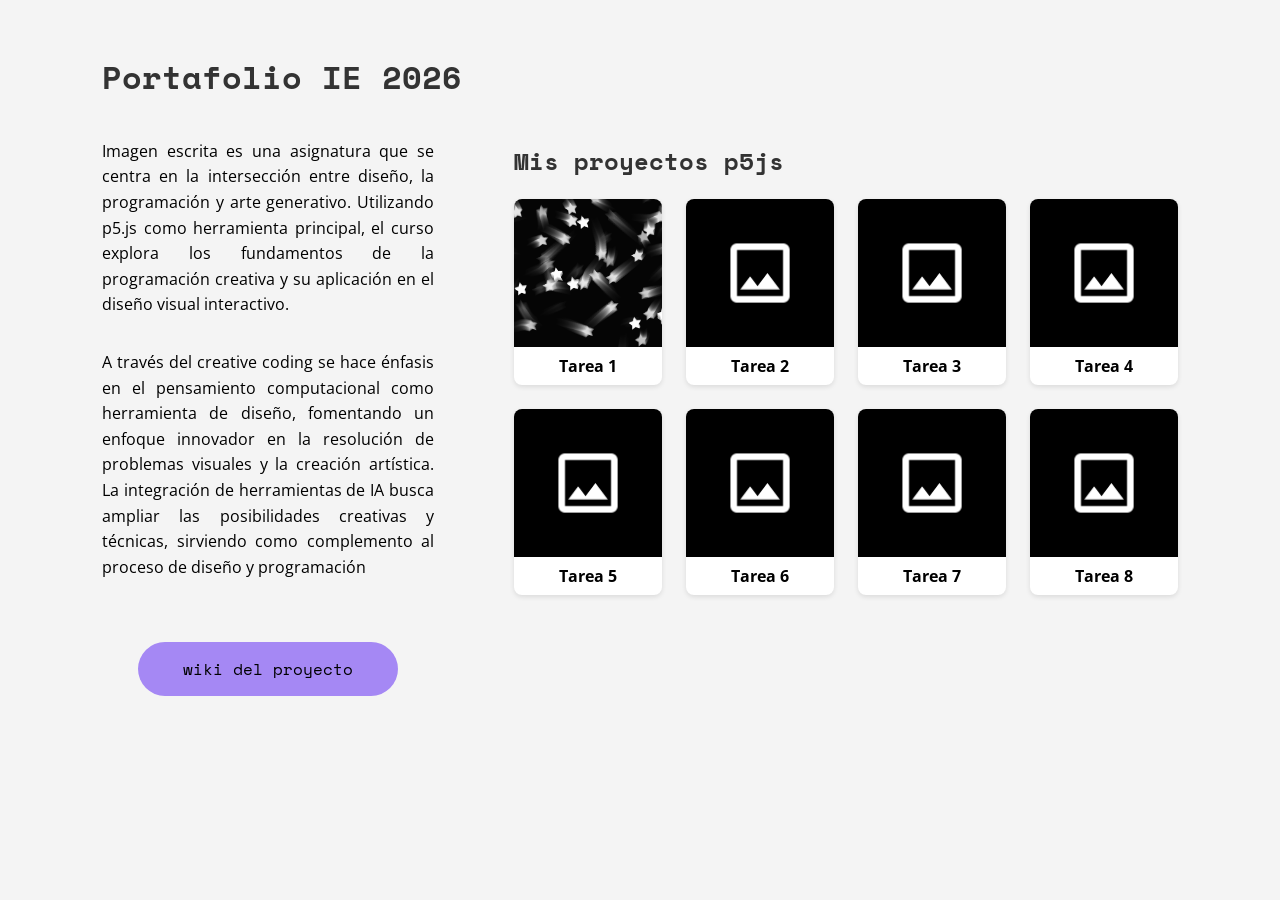
==== index.html @ 2718d93f "Add files via upload" ====
<!DOCTYPE html>
<html lang="en">

<head>
    <meta charset="UTF-8">
    <meta name="viewport" content="width=device-width, initial-scale=1.0">
    <title>IE 2026</title>
    <link rel="stylesheet" href="style.css">
</head>


<!-- Inicio Body -->

<body>

    <!-- Sección principal -->
    <header>
        <h1>Portafolio IE 2026</h1>
    </header>

    <!-- Contenedor General -->
    <div id="container">

        <!-- Contenedor lado izquierdo - Parrafo y botón -->
        <div class="intro">
            <p>
                Imagen escrita es una asignatura que se centra en la intersección entre diseño,
                la programación y arte generativo. Utilizando p5.js como herramienta principal, el curso explora los
                fundamentos de la programación creativa y su aplicación en el diseño visual interactivo.
            </p>
            <p>
                A través del creative coding se hace énfasis en el pensamiento computacional como herramienta de diseño,
                fomentando un enfoque innovador en la resolución de problemas visuales y la creación artística. La
                integración de herramientas de IA busca ampliar las posibilidades creativas y técnicas, sirviendo como
                complemento al proceso de diseño y programación
            </p>


            <a href="https://wiki.ead.pucv.cl/Sitio_Web_IE_-_Javiera_Ruiz" target="_blank">
                <button>
                    wiki del proyecto
                </button>
            </a>

        </div>

        <!-- Contenedor lado derecho -->
        <div class="proyectos">
            <h2>Mis proyectos p5js</h2>

            <!-- Contenedor galería de proyectos -->
            <div class="galeria">
                <!-- tarjeta proyecto 1 -->
                <div class="tarjeta">
                    <a href="https://editor.p5js.org/jruiz-IE/full/_D3gtXvo_" target="_blank">
                        <img src="assets/imagen1.png">
                        </img>
                        <h3>Tarea 1</h3>
                    </a>
                </div>

                <!-- tarjeta proyecto 2 -->
                <div class="tarjeta">
                    <a href="">
                        <img src="assets/imagen2.png">
                        </img>
                        <h3>Tarea 2</h3>
                    </a>
                </div>

                <!-- tarjeta proyecto 3 -->
                <div class="tarjeta">
                    <a href="">
                        <img src="assets/imagen2.png">
                        </img>
                        <h3>Tarea 3</h3>
                    </a>
                </div>

                <!-- tarjeta proyecto 4 -->
                <div class="tarjeta">
                    <a href="">
                        <img src="assets/imagen2.png">
                        </img>
                        <h3>Tarea 4</h3>
                    </a>
                </div>

                <!-- tarjeta proyecto 5 -->
                <div class="tarjeta">
                    <a href="">
                        <img src="assets/imagen2.png">
                        </img>
                        <h3>Tarea 5</h3>
                    </a>
                </div>

                <!-- tarjeta proyecto 6 -->
                <div class="tarjeta">
                    <a href="">
                        <img src="assets/imagen2.png">
                        </img>
                        <h3>Tarea 6</h3>
                    </a>
                </div>

                <!-- tarjeta proyecto 7 -->
                <div class="tarjeta">
                    <a href="">
                        <img src="assets/imagen2.png">
                        </img>
                        <h3>Tarea 7</h3>
                    </a>
                </div>
                
                <!-- tarjeta proyecto 8 -->
                <div class="tarjeta">
                    <a href="">
                        <img src="assets/imagen2.png">
                        </img>
                        <h3>Tarea 8</h3>
                    </a>
                </div>

            </div>

        </div>

    </div>

</body>

</html>
---- style.css ----
@import url('https://fonts.googleapis.com/css2?family=Space+Mono:ital,wght@0,400;0,700;1,400;1,700&display=swap');
@import url('https://fonts.googleapis.com/css2?family=Open+Sans:ital,wght@0,300..800;1,300..800&display=swap');

/* --- Estilos Generales --- */
body {
    font-family: sans-serif;
    margin: 70px;
    margin-top:0;
    padding: 2em;
    background-color: #f4f4f4;
}


h1, h2 {
    font-family: 'Space Mono';
    color: #333;
}

h3{
    font-family: 'Open Sans';
    font-size: 1em;
}

/* --- Contenedor Principal --- */
#container {
    display: grid;
    /* Define 2 columnas: la primera ocupa 1 fracción, la segunda 2 fracciones */
    grid-template-columns: 1fr 2fr;
    gap: 5em; /* Espacio entre las columnas */
    align-items: start; /* Alinea los items al inicio */
}

/* --- Columna Izquierda: Intro --- */
.intro {
    /* Por defecto, se ubica en la primera columna del grid */
    display: flex;
    flex-direction: column; /* Organiza los elementos internos en una columna */
    justify-content: center; /* Centra el contenido verticalmente */
}

.intro p {
    /* El párrafo ya usa el ancho de su contenedor por defecto */
    font-family: 'Open Sans';
    text-align: justify;
    line-height: 1.6;
}

.intro a {
    /* El ancla del botón se centrará gracias al 'align-self' */
    align-self: center; /* Centra este elemento específico en el eje transversal */
    margin-top: 1em;
}

.intro button {
    font-family: 'Space Mono';
    font-size: 1em;
    padding: 15px 45px;
    margin-top: 30px;
    border: none;
    background-color: #a588f4;
    color: #000;
 
    cursor: pointer;
    border-radius: 50px;
    
}

.intro button:hover {
    background: #000; ;
    color: white;

}


/* Columna Derecha: Proyectos */
.proyectos {
    display: flex;
    flex-direction: column;
    /* Por defecto, se ubica en la segunda columna del grid */
}

/* --- Galería de Proyectos --- */
.galeria {
    display: grid;
    /* Define 3 columnas de igual tamaño */
    grid-template-columns: repeat(4, 1fr);
    gap: 1.5em; /* Espacio entre las tarjetas */
}

/* --- Tarjetas Individuales --- */
.tarjeta {
    background-color: rgb(255, 255, 255);
    border-radius: 8px;
    box-shadow: 0 2px 5px rgba(0,0,0,0.1);
    overflow: hidden; /* Asegura que la imagen no se salga de los bordes redondeados */
}

.tarjeta a {
    /* El ancla ocupa todo el espacio de su columna en la galería */
    display: block; /* Permite que el ancla ocupe todo el espacio */
    width: 100%;
    text-decoration: none;
    color: inherit;
    transition: transform 0.2s ease-in-out;
}

.tarjeta a:hover {
    filter: brightness(70%); /* Aplica un filtro de brillo al 70% (más oscuro) */
    transform: scale(1.05); /* Efecto de zoom al pasar el mouse */
}

.tarjeta img {
    /* La imagen se ajusta al ancho del ancla */
    width: 100%;
    display: block; /* Elimina espacios en blanco debajo de la imagen */
}

.tarjeta h3 {
    text-align: center;
    padding: 0.5em 0;
    margin: 0;
}


/* --- Media Query para pantallas pequeñas --- */
@media (max-width: 900px) {
    
    /* Ajusta los márgenes del body para aprovechar el espacio */
    body {
        margin: 20px;
        padding: 1em;
    }

    /* Cambia el contenedor principal a una sola columna */
    #container {
        grid-template-columns: 1fr;
    }

    /* Cambia la galería de proyectos a una sola columna */
    .galeria {
        grid-template-columns: 1fr;
    }
}
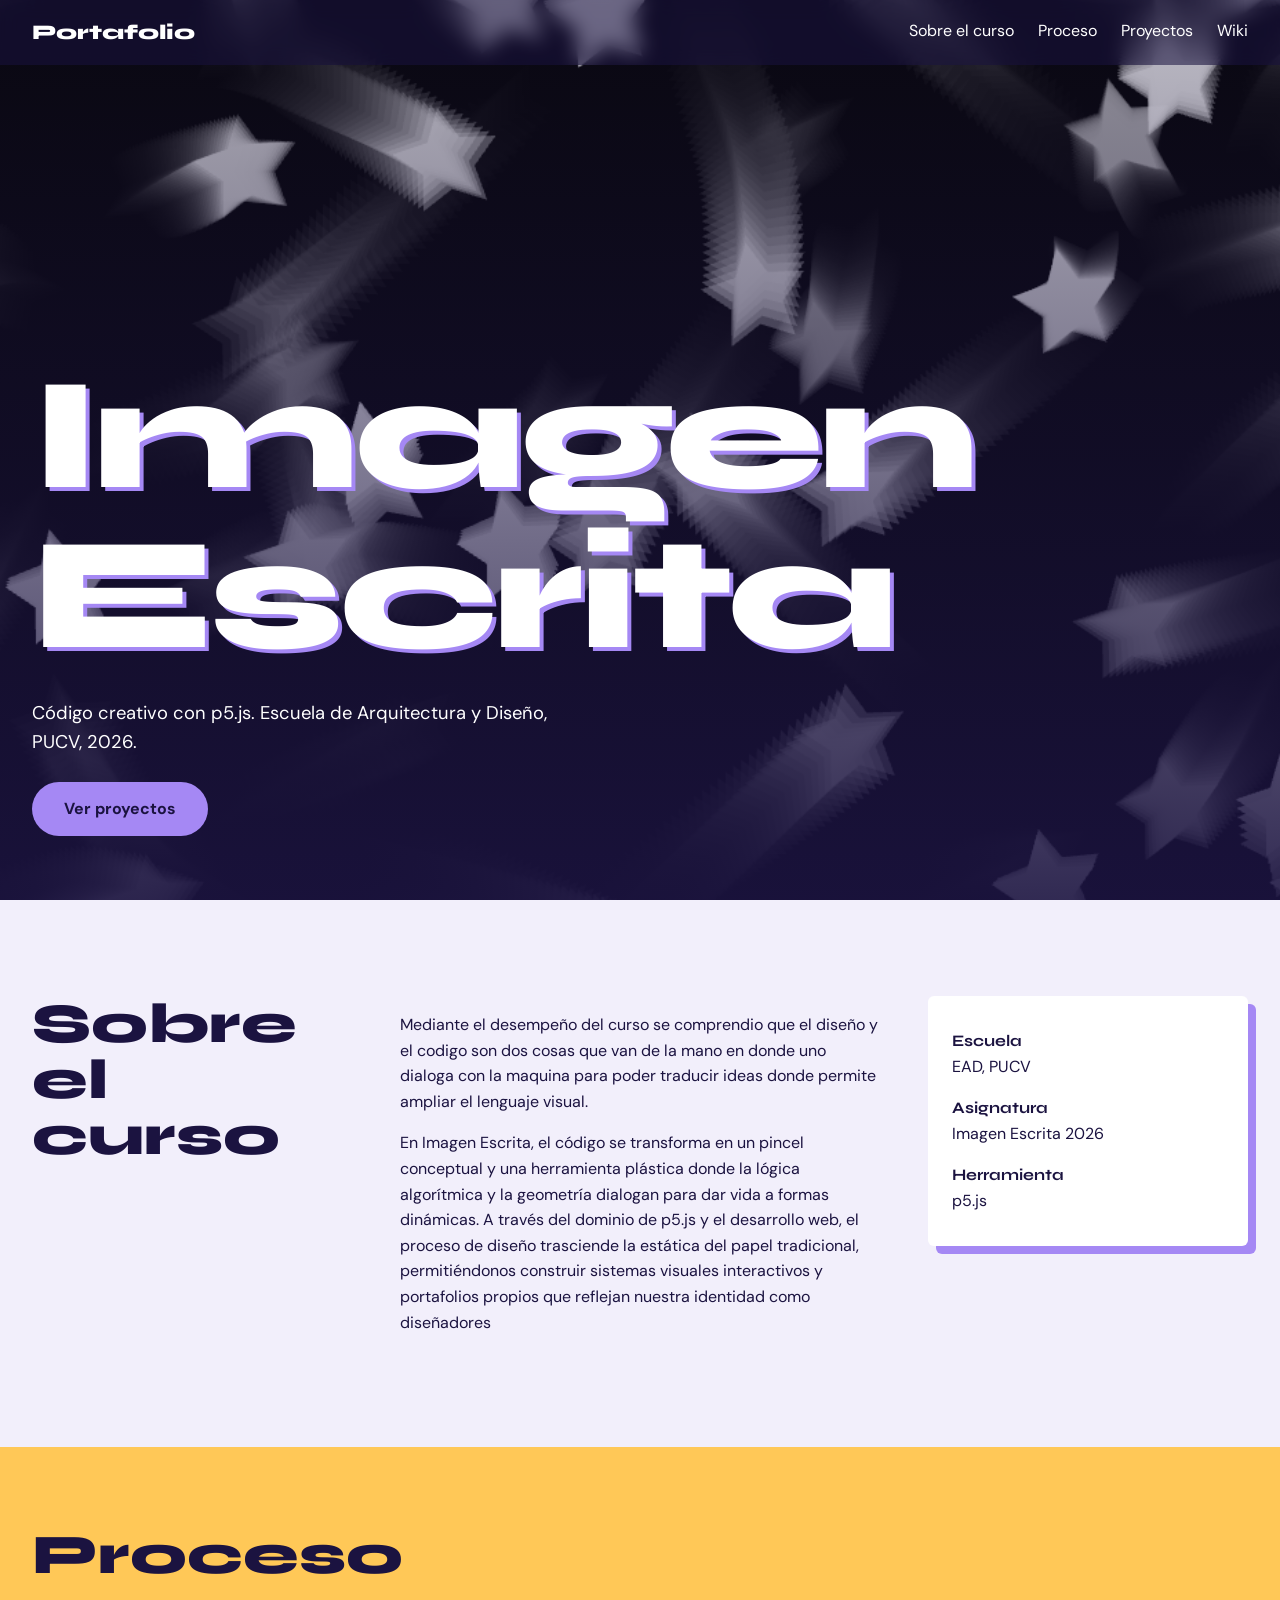
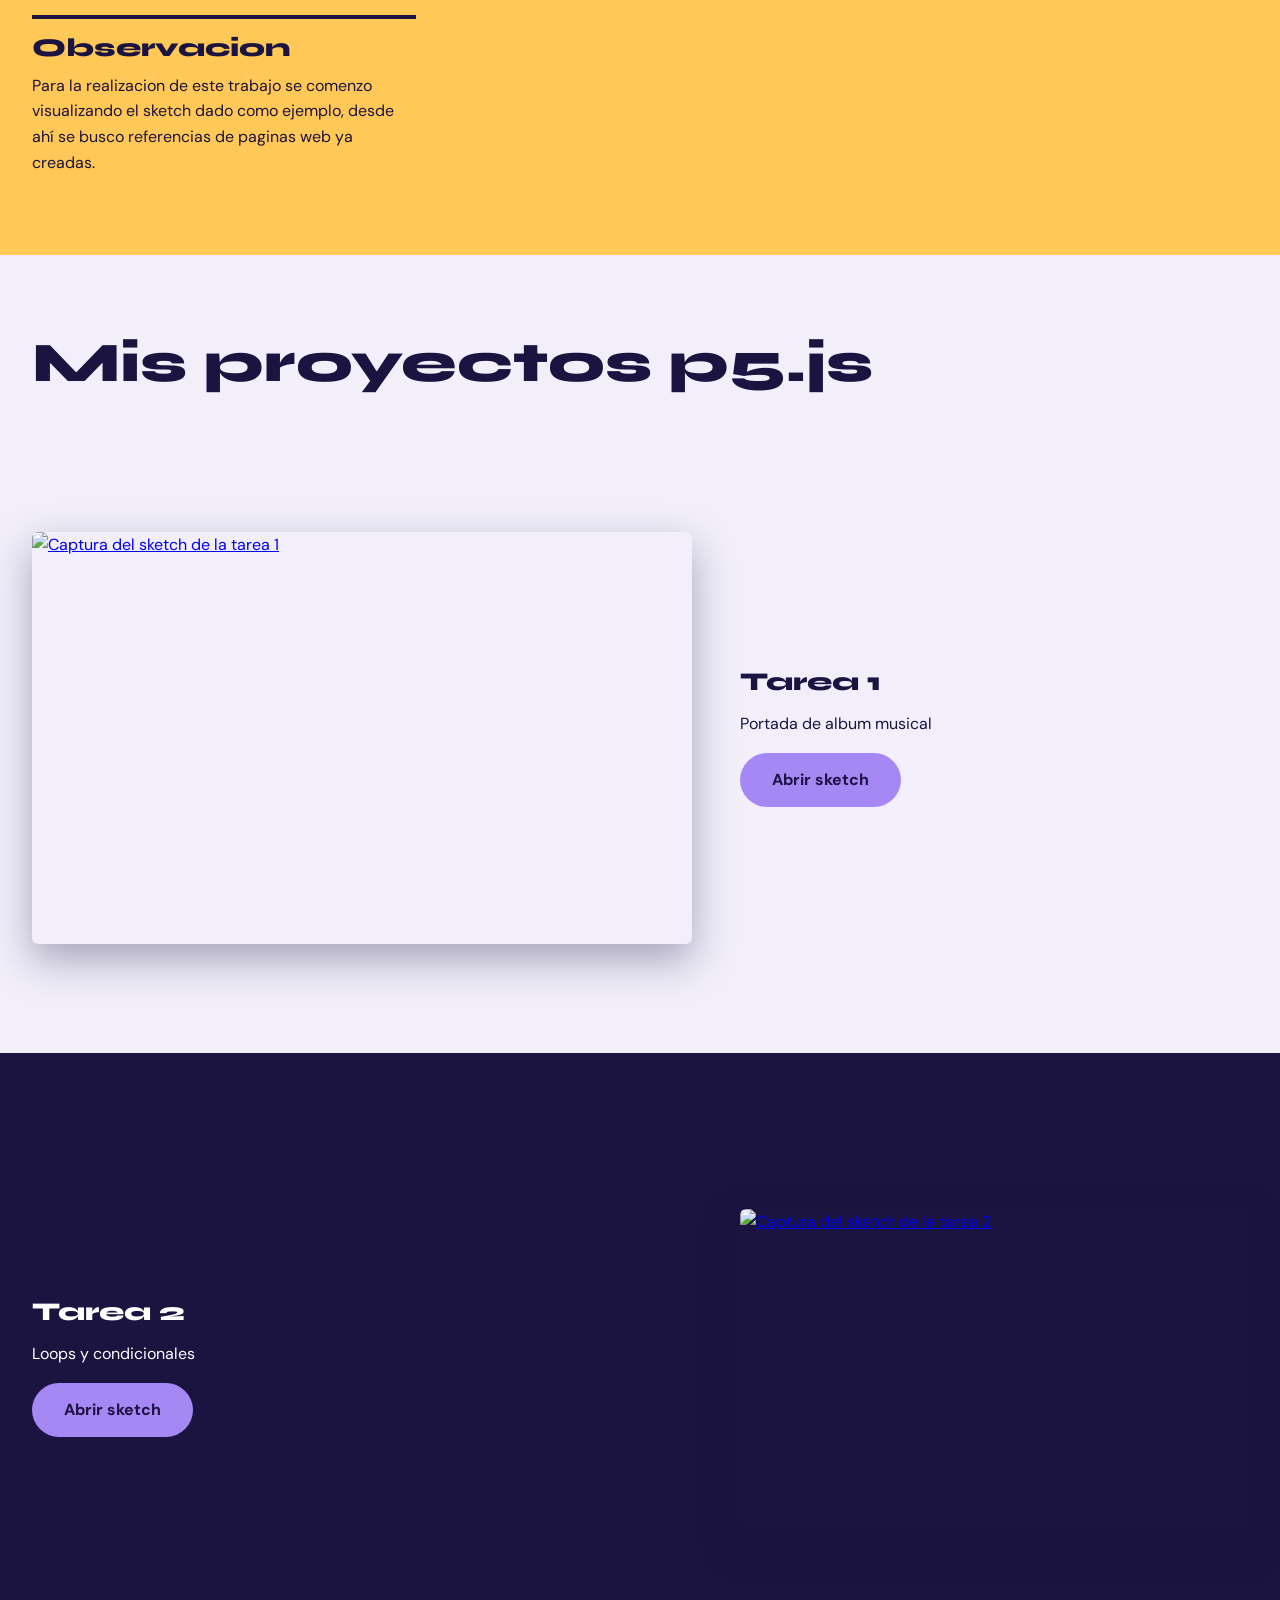
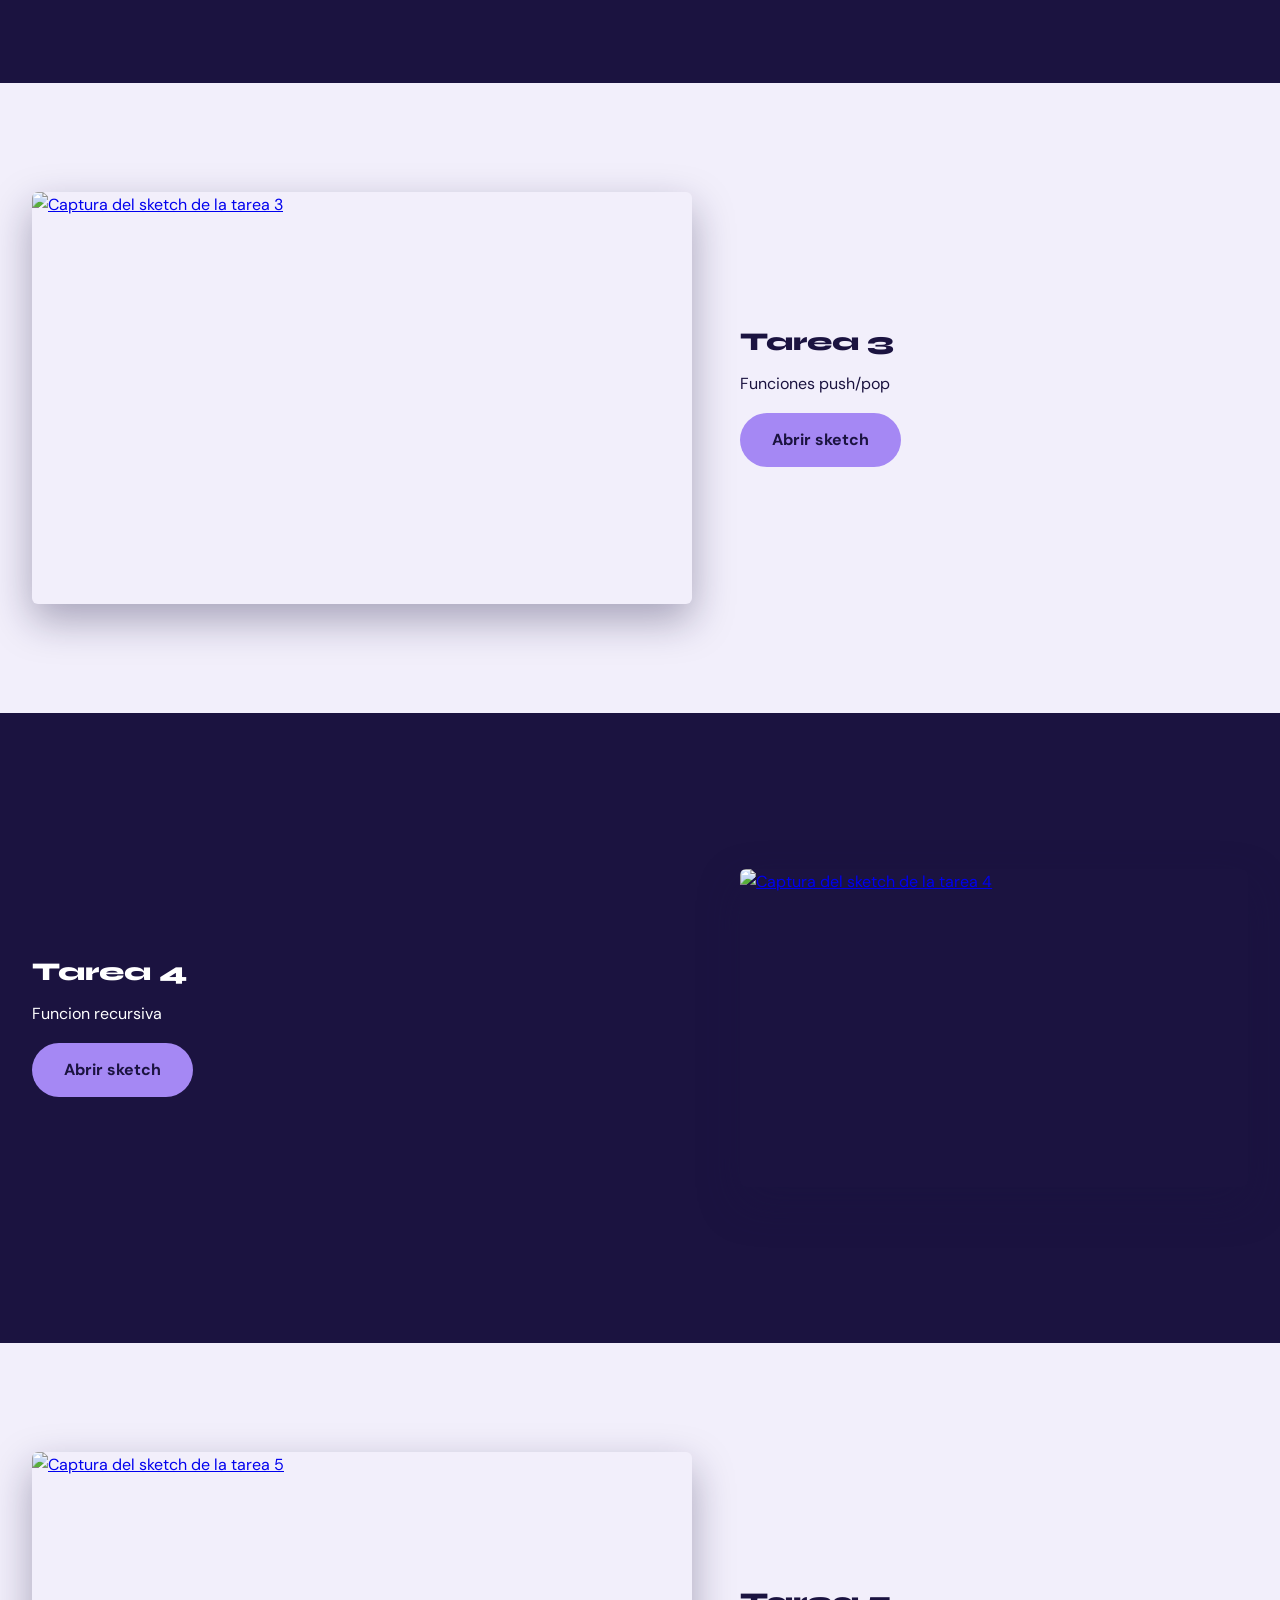
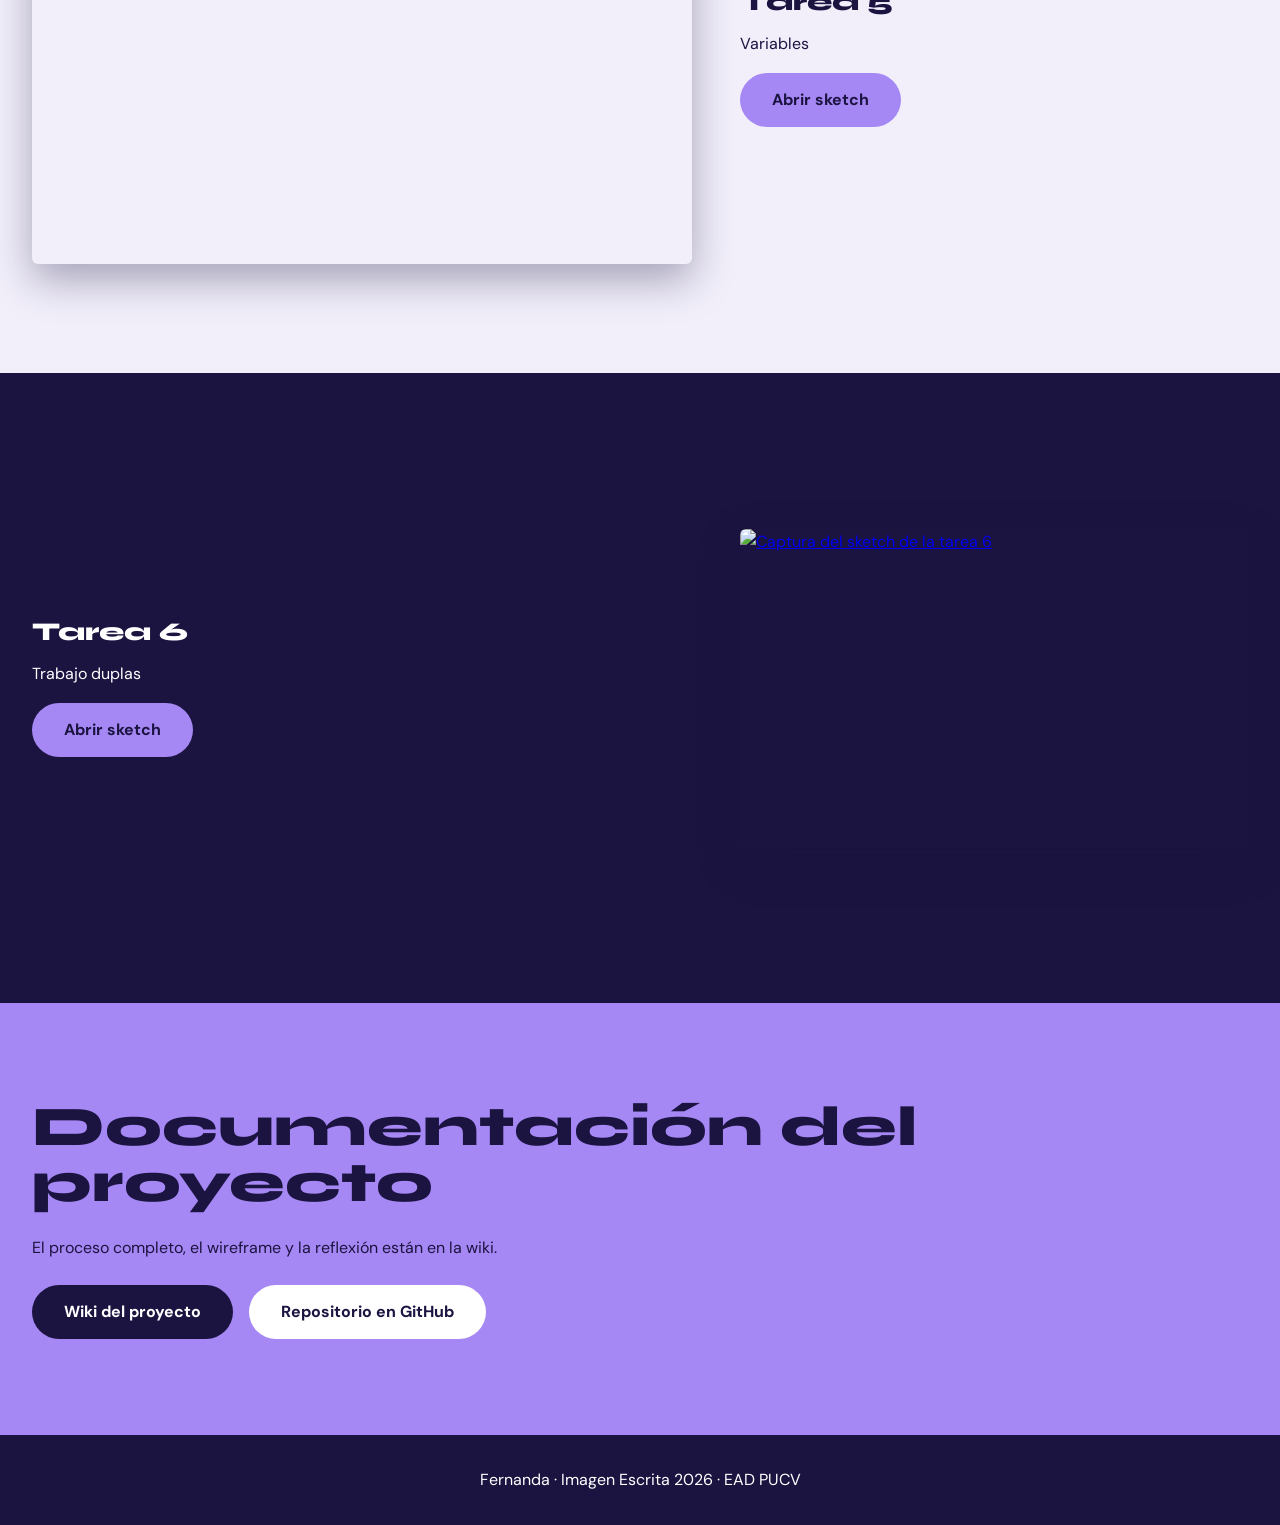
==== commit 989f45c7: "Add files via upload" ====
--- a/index.html
+++ b/index.html
@@ -1,133 +1,162 @@
 <!DOCTYPE html>
-<html lang="en">
+<html lang="es">
 
 <head>
     <meta charset="UTF-8">
     <meta name="viewport" content="width=device-width, initial-scale=1.0">
-    <title>IE 2026</title>
+    <title>Fernanda Beatriz · PORTAFOLIO-IE 2026</title>
     <link rel="stylesheet" href="style.css">
 </head>
 
-
-<!-- Inicio Body -->
-
 <body>
 
-    <!-- Sección principal -->
-    <header>
-        <h1>Portafolio IE 2026</h1>
+    <!-- BARRA DE NAVEGACIÓN fija -->
+    <header class="barra">
+        <a class="marca" href="#inicio"> Portafolio </a>
+        <nav>
+            <a href="#sobre-el-curso">Sobre el curso</a>
+            <a href="#proceso">Proceso</a>
+            <a href="#proyectos">Proyectos</a>
+            <a href="#contacto">Wiki</a>
+        </nav>
     </header>
 
-    <!-- Contenedor General -->
-    <div id="container">
+    <main>
 
-        <!-- Contenedor lado izquierdo - Parrafo y botón -->
-        <div class="intro">
-            <p>
-                Imagen escrita es una asignatura que se centra en la intersección entre diseño,
-                la programación y arte generativo. Utilizando p5.js como herramienta principal, el curso explora los
-                fundamentos de la programación creativa y su aplicación en el diseño visual interactivo.
-            </p>
-            <p>
-                A través del creative coding se hace énfasis en el pensamiento computacional como herramienta de diseño,
-                fomentando un enfoque innovador en la resolución de problemas visuales y la creación artística. La
-                integración de herramientas de IA busca ampliar las posibilidades creativas y técnicas, sirviendo como
-                complemento al proceso de diseño y programación
-            </p>
+        <!-- 1. HERO: imagen a pantalla completa -->
+        <section id="inicio" class="hero">
+            <h1>Imagen<br>Escrita</h1>
+            <p>Código creativo con p5.js. Escuela de Arquitectura y Diseño, PUCV, 2026.</p>
+            <a class="boton" href="#proyectos">Ver proyectos</a>
+        </section>
+
+        
+        <section id="sobre-el-curso" class="sobre-el-curso">
+            <h2>Sobre el curso</h2>
+            <div class="sobre-el-curso__texto">
+                <p>Mediante el desempeño del curso se comprendio que el diseño y el codigo son dos cosas que van de la mano
+                    en donde uno dialoga con la maquina para poder traducir ideas donde permite ampliar el lenguaje visual.</p>
+
+                <p>En Imagen Escrita, el código se transforma en un pincel conceptual y una herramienta plástica donde 
+                    la lógica algorítmica y la geometría dialogan para dar vida a formas dinámicas. 
+                    A través del dominio de p5.js y el desarrollo web, el proceso de diseño trasciende la estática del papel tradicional, 
+                    permitiéndonos construir sistemas visuales interactivos y portafolios propios que reflejan nuestra identidad como diseñadores</p>
+            </div>
 
 
-            <a href="https://wiki.ead.pucv.cl/Sitio_Web_IE_-_Javiera_Ruiz" target="_blank">
-                <button>
-                    wiki del proyecto
-                </button>
-            </a>
 
-        </div>
 
-        <!-- Contenedor lado derecho -->
-        <div class="proyectos">
-            <h2>Mis proyectos p5js</h2>
+            <ul class="datos">
+                <li><strong>Escuela</strong> EAD, PUCV</li>
+                <li><strong>Asignatura</strong> Imagen Escrita 2026</li>
+                <li><strong>Herramienta</strong> p5.js</li>
+            </ul>
+        </section>
 
-            <!-- Contenedor galería de proyectos -->
-            <div class="galeria">
-                <!-- tarjeta proyecto 1 -->
-                <div class="tarjeta">
-                    <a href="https://editor.p5js.org/jruiz-IE/full/_D3gtXvo_" target="_blank">
-                        <img src="assets/imagen1.png">
-                        </img>
+        <!-- 3. PROCESO (sección propia) -->
+        <section id="proceso" class="proceso">
+            <h2>Proceso</h2>
+            <article class="paso">
+                <h3>Observacion</h3>
+                <p> Para la realizacion de este trabajo se comenzo visualizando el sketch dado como ejemplo, desde ahí
+                    se busco referencias de paginas web ya creadas. 
+                </p>
+            </article>
+        </section>
+
+        <!-- 4. PROYECTOS: una banda a ancho completo por tarea -->
+        <section id="proyectos" class="proyectos">
+            <h2>Mis proyectos p5.js</h2>
+
+            <div class="bandas">
+
+                <!-- Para cambiar un proyecto: reemplaza href="#", la imagen y el texto. -->
+                <article class="banda">
+                    <a class="banda__imagen" href="https://editor.p5js.org/FernandaPerez/full/J9MlyhnZP" target="_blank" rel="noopener">
+                        <img src="C:\Users\ferna\Downloads\sitio web ie 2026 - html css-20261008T181714Z-1-001\sitio web ie 2026 - html css\assets\tarea1.png" alt="Captura del sketch de la tarea 1">
+                    </a>
+                    <div class="banda__texto">
                         <h3>Tarea 1</h3>
+                        <p>Portada de album musical</p>
+                        <a class="boton" href="https://editor.p5js.org/FernandaPerez/full/J9MlyhnZP" target="_blank" rel="noopener">Abrir sketch</a>
+                    </div>
+                </article>
+
+                <article class="banda">
+                    <a class="banda__imagen" href="https://editor.p5js.org/FernandaPerez/sketches/SBdFtB4vp" target="_blank" rel="noopener">
+                    <img src="C:\Users\ferna\Downloads\sitio web ie 2026 - html css-20261008T181714Z-1-001\sitio web ie 2026 - html css\assets\tarea2.png" alt="Captura del sketch de la tarea 2">
                     </a>
-                </div>
+                    <div class="banda__texto">
+                        <h3>Tarea 2</h3>
+                        <p>Loops y condicionales</p>
+                        <a class="boton" href="https://editor.p5js.org/FernandaPerez/sketches/SBdFtB4vp" target="_blank" rel="noopener">Abrir sketch</a>
+                    </div>
+                </article>
 
-                <!-- tarjeta proyecto 2 -->
-                <div class="tarjeta">
-                    <a href="">
-                        <img src="assets/imagen2.png">
-                        </img>
-                        <h3>Tarea 2</h3>
+                <article class="banda">
+                    <a class="banda__imagen" href="https://editor.p5js.org/FernandaPerez/sketches/SOrugdcFJ" target="_blank" rel="noopener">
+                        <img src="C:\Users\ferna\Downloads\sitio web ie 2026 - html css-20261008T181714Z-1-001\sitio web ie 2026 - html css\assets\tarea3.png" alt="Captura del sketch de la tarea 3">
                     </a>
-                </div>
+                    <div class="banda__texto">
+                        <h3>Tarea 3</h3>
+                        <p>Funciones push/pop</p>
+                        <a class="boton" href="https://editor.p5js.org/FernandaPerez/sketches/SOrugdcFJ" target="_blank" rel="noopener">Abrir sketch</a>
+                    </div>
+                </article>
 
-                <!-- tarjeta proyecto 3 -->
-                <div class="tarjeta">
-                    <a href="">
-                        <img src="assets/imagen2.png">
-                        </img>
-                        <h3>Tarea 3</h3>
+                <article class="banda">
+                    <a class="banda__imagen" href="https://editor.p5js.org/FernandaPerez/sketches/LBc0oJaN5" target="_blank" rel="noopener">
+                        <img src="C:\Users\ferna\Downloads\sitio web ie 2026 - html css-20261008T181714Z-1-001\sitio web ie 2026 - html css\assets\tarea4.png" alt="Captura del sketch de la tarea 4">
                     </a>
-                </div>
+                    <div class="banda__texto">
+                        <h3>Tarea 4</h3>
+                        <p>Funcion recursiva</p>
+                        <a class="boton" href="https://editor.p5js.org/FernandaPerez/sketches/LBc0oJaN5" target="_blank" rel="noopener">Abrir sketch</a>
+                    </div>
+                </article>
 
-                <!-- tarjeta proyecto 4 -->
-                <div class="tarjeta">
-                    <a href="">
-                        <img src="assets/imagen2.png">
-                        </img>
-                        <h3>Tarea 4</h3>
+                <article class="banda">
+                    <a class="banda__imagen" href="https://editor.p5js.org/FernandaPerez/sketches/LYWHtjxLv" target="_blank" rel="noopener">
+                        <img src="C:\Users\ferna\Downloads\sitio web ie 2026 - html css-20261008T181714Z-1-001\sitio web ie 2026 - html css\assets\tarea5.png" alt="Captura del sketch de la tarea 5">
                     </a>
-                </div>
+                    <div class="banda__texto">
+                        <h3>Tarea 5</h3>
+                        <p>Variables</p>
+                        <a class="boton" href="https://editor.p5js.org/FernandaPerez/sketches/LYWHtjxLv" target="_blank" rel="noopener">Abrir sketch</a>
+                    </div>
+                </article>
 
-                <!-- tarjeta proyecto 5 -->
-                <div class="tarjeta">
-                    <a href="">
-                        <img src="assets/imagen2.png">
-                        </img>
-                        <h3>Tarea 5</h3>
+                <article class="banda">
+                    <a class="banda__imagen" href="https://editor.p5js.org/FernandaPerez/sketches/8AlsmUD7f" target="_blank" rel="noopener">
+                        <img src="C:\Users\ferna\Downloads\sitio web ie 2026 - html css-20261008T181714Z-1-001\sitio web ie 2026 - html css\assets\tarea6.png" alt="Captura del sketch de la tarea 6">
                     </a>
-                </div>
-
-                <!-- tarjeta proyecto 6 -->
-                <div class="tarjeta">
-                    <a href="">
-                        <img src="assets/imagen2.png">
-                        </img>
+                    <div class="banda__texto">
                         <h3>Tarea 6</h3>
-                    </a>
-                </div>
-
-                <!-- tarjeta proyecto 7 -->
-                <div class="tarjeta">
-                    <a href="">
-                        <img src="assets/imagen2.png">
-                        </img>
-                        <h3>Tarea 7</h3>
-                    </a>
-                </div>
-                
-                <!-- tarjeta proyecto 8 -->
-                <div class="tarjeta">
-                    <a href="">
-                        <img src="assets/imagen2.png">
-                        </img>
-                        <h3>Tarea 8</h3>
-                    </a>
-                </div>
+                        <p>Trabajo duplas</p>
+                        <a class="boton" href="https://editor.p5js.org/FernandaPerez/sketches/8AlsmUD7f" target="_blank" rel="noopener">Abrir sketch</a>
+                    </div>
+                </article>
 
             </div>
+        </section>
 
-        </div>
+        <!-- 5. CONTACTO / WIKI (sección propia) -->
+        <section id="contacto" class="contacto">
+            <h2>Documentación del proyecto</h2>
+            <p>El proceso completo, el wireframe y la reflexión están en la wiki.</p>
+            <div class="contacto__botones">
+                
+                <a class="boton" href="https://wiki.ead.pucv.cl/Imagen_Escrita_2026" target="_blank" rel="noopener">Wiki del proyecto</a>
+                <a class="boton boton--claro" href="https://github.com/fervsita/PORTAFOLIO-IE" target="_blank" rel="noopener">Repositorio en GitHub</a>
+            </div>
+        </section>
 
-    </div>
+    </main>
+
+    <footer class="pie">
+        <p>Fernanda · Imagen Escrita 2026 · EAD PUCV</p>
+    </footer>
 
 </body>
 
-</html>+</html>
--- a/style.css
+++ b/style.css
@@ -1,143 +1,217 @@
-@import url('https://fonts.googleapis.com/css2?family=Space+Mono:ital,wght@0,400;0,700;1,400;1,700&display=swap');
-@import url('https://fonts.googleapis.com/css2?family=Open+Sans:ital,wght@0,300..800;1,300..800&display=swap');
-
-/* --- Estilos Generales --- */
+@import url('https://fonts.googleapis.com/css2?family=DM+Sans:wght@400;500;700&family=Syne:wght@600;800&display=swap');
+
+/* ---------- Paleta y base ---------- */
+:root {
+    --tinta: #1B1340;
+    --violeta: #A588F4;
+    --bruma: #F2EFFB;
+    --ambar: #FFC857;
+    --blanco: #ffffff;
+}
+
+* { box-sizing: border-box; }
+
+html { scroll-behavior: smooth; }                      /* propiedad nueva 1 */
+
 body {
-    font-family: sans-serif;
-    margin: 70px;
-    margin-top:0;
-    padding: 2em;
-    background-color: #f4f4f4;
-}
-
-
-h1, h2 {
-    font-family: 'Space Mono';
-    color: #333;
-}
-
-h3{
-    font-family: 'Open Sans';
-    font-size: 1em;
-}
-
-/* --- Contenedor Principal --- */
-#container {
-    display: grid;
-    /* Define 2 columnas: la primera ocupa 1 fracción, la segunda 2 fracciones */
-    grid-template-columns: 1fr 2fr;
-    gap: 5em; /* Espacio entre las columnas */
-    align-items: start; /* Alinea los items al inicio */
-}
-
-/* --- Columna Izquierda: Intro --- */
-.intro {
-    /* Por defecto, se ubica en la primera columna del grid */
+    margin: 0;
+    font-family: 'DM Sans', sans-serif;
+    color: var(--tinta);
+    background: var(--bruma);
+    line-height: 1.6;
+}
+
+::selection { background: var(--ambar); color: var(--tinta); }   /* nueva 2 */
+
+h1, h2, h3 {
+    font-family: 'Syne', sans-serif;
+    font-weight: 800;
+    line-height: 1;
+    margin: 0;
+}
+
+h2 { font-size: clamp(2rem, 5vw, 3.5rem); }
+h3 { font-size: 1.6rem; }
+
+a:focus-visible { outline: 3px solid var(--ambar); outline-offset: 3px; }
+
+/* ---------- Barra fija ---------- */
+.barra {
+    position: fixed;                                   /* nueva 3 */
+    top: 0; left: 0; right: 0;
+    z-index: 10;
     display: flex;
-    flex-direction: column; /* Organiza los elementos internos en una columna */
-    justify-content: center; /* Centra el contenido verticalmente */
-}
-
-.intro p {
-    /* El párrafo ya usa el ancho de su contenedor por defecto */
-    font-family: 'Open Sans';
-    text-align: justify;
-    line-height: 1.6;
-}
-
-.intro a {
-    /* El ancla del botón se centrará gracias al 'align-self' */
-    align-self: center; /* Centra este elemento específico en el eje transversal */
-    margin-top: 1em;
-}
-
-.intro button {
-    font-family: 'Space Mono';
-    font-size: 1em;
-    padding: 15px 45px;
-    margin-top: 30px;
-    border: none;
-    background-color: #a588f4;
-    color: #000;
- 
-    cursor: pointer;
-    border-radius: 50px;
-    
-}
-
-.intro button:hover {
-    background: #000; ;
-    color: white;
-
-}
-
-
-/* Columna Derecha: Proyectos */
-.proyectos {
+    justify-content: space-between;
+    align-items: center;
+    padding: 1rem 2rem;
+    background: rgba(27, 19, 64, 0.55);
+    backdrop-filter: blur(10px);                       /* nueva 4 */
+}
+
+.barra a { color: var(--blanco); text-decoration: none; }
+
+.marca { font-family: 'Syne', sans-serif; font-weight: 800; font-size: 1.3rem; }
+
+.barra nav { display: flex; gap: 1.5rem; }
+
+.barra nav a {
+    padding-bottom: 2px;
+    border-bottom: 2px solid transparent;
+    transition: border-color 0.2s;                     /* nueva 5 */
+}
+.barra nav a:hover { border-bottom-color: var(--ambar); }
+
+/* ---------- Botones ---------- */
+.boton {
+    display: inline-block;
+    padding: 0.9rem 2rem;
+    background: var(--violeta);
+    color: var(--tinta);
+    font-weight: 700;
+    text-decoration: none;
+    border-radius: 999px;
+    transition: transform 0.2s, box-shadow 0.2s;
+}
+.boton:hover {
+    transform: translateY(-4px);                       /* nueva 6 */
+    box-shadow: 0 6px 0 var(--ambar);                  /* nueva 7 */
+}
+.boton--claro { background: var(--blanco); }
+
+/* ---------- 1. Hero ---------- */
+.hero {
+    min-height: 100vh;
     display: flex;
     flex-direction: column;
-    /* Por defecto, se ubica en la segunda columna del grid */
-}
-
-/* --- Galería de Proyectos --- */
-.galeria {
+    justify-content: flex-end;
+    align-items: flex-start;
+    gap: 1.5rem;
+    padding: 6rem 2rem 4rem;
+    color: var(--blanco);
+    background:
+        linear-gradient(to top, rgba(27, 19, 64, 0.9), rgba(27, 19, 64, 0.2)),
+        url('assets/imagen1.png') center / cover;
+    animation: entrada 1s ease-out;                    /* nueva 8 */
+}
+
+.hero h1 {
+    font-size: clamp(3.5rem, 13vw, 10rem);
+    letter-spacing: -0.03em;                           /* nueva 9 */
+    text-shadow: 4px 4px 0 var(--violeta);             /* nueva 10 */
+}
+
+.hero p { max-width: 40ch; font-size: 1.15rem; margin: 0; }
+
+@keyframes entrada {
+    from { opacity: 0; transform: translateY(30px); }
+    to   { opacity: 1; transform: none; }
+}
+
+/* ---------- 2. sobre el curso ---------- */
+.sobre-el-curso {
     display: grid;
-    /* Define 3 columnas de igual tamaño */
-    grid-template-columns: repeat(4, 1fr);
-    gap: 1.5em; /* Espacio entre las tarjetas */
-}
-
-/* --- Tarjetas Individuales --- */
-.tarjeta {
-    background-color: rgb(255, 255, 255);
-    border-radius: 8px;
-    box-shadow: 0 2px 5px rgba(0,0,0,0.1);
-    overflow: hidden; /* Asegura que la imagen no se salga de los bordes redondeados */
-}
-
-.tarjeta a {
-    /* El ancla ocupa todo el espacio de su columna en la galería */
-    display: block; /* Permite que el ancla ocupe todo el espacio */
+    grid-template-columns: 1fr 1.5fr 1fr;
+    gap: 3rem;
+    align-items: start;
+    padding: 6rem 2rem;
+}
+
+.sobre-mi__texto p { margin: 0 0 1rem; max-width: 60ch; }
+
+.datos {
+    list-style: none;
+    margin: 0;
+    padding: 1.5rem;
+    background: var(--blanco);
+    border-radius: 6px;
+    box-shadow: 8px 8px 0 var(--violeta);
+}
+.datos li { padding: 0.5rem 0; }
+.datos strong { display: block; font-family: 'Syne', sans-serif; }
+
+/* ---------- 3. Proceso ---------- */
+.proceso {
+    display: grid;
+    grid-template-columns: 1fr 1fr 1fr;
+    gap: 2rem;
+    padding: 5rem 2rem;
+    background: var(--ambar);
+}
+.proceso h2 { grid-column: 1 / -1; }
+
+.paso { padding-top: 1rem; border-top: 4px solid var(--tinta); }
+.paso p { margin: 0.75rem 0 0; }
+
+/* ---------- 4. Proyectos (bandas) ---------- */
+.proyectos h2 { padding: 5rem 2rem 2rem; }
+
+.banda {
+    display: grid;
+    grid-template-columns: 1.3fr 1fr;
+    gap: 3rem;
+    align-items: center;
+    min-height: 70vh;
+    padding: 4rem 2rem;
+}
+.banda:nth-child(even) { background: var(--tinta); color: var(--blanco); }
+
+.banda__imagen {
+    display: block;
+    overflow: hidden;
+    aspect-ratio: 16 / 10;                             /* nueva 11 */
+    border-radius: 6px;
+    box-shadow: 0 16px 40px rgba(27, 19, 64, 0.35);
+}
+.banda__imagen img {
     width: 100%;
-    text-decoration: none;
-    color: inherit;
-    transition: transform 0.2s ease-in-out;
-}
-
-.tarjeta a:hover {
-    filter: brightness(70%); /* Aplica un filtro de brillo al 70% (más oscuro) */
-    transform: scale(1.05); /* Efecto de zoom al pasar el mouse */
-}
-
-.tarjeta img {
-    /* La imagen se ajusta al ancho del ancla */
-    width: 100%;
-    display: block; /* Elimina espacios en blanco debajo de la imagen */
-}
-
-.tarjeta h3 {
-    text-align: center;
-    padding: 0.5em 0;
-    margin: 0;
-}
-
-
-/* --- Media Query para pantallas pequeñas --- */
-@media (max-width: 900px) {
-    
-    /* Ajusta los márgenes del body para aprovechar el espacio */
-    body {
-        margin: 20px;
-        padding: 1em;
-    }
-
-    /* Cambia el contenedor principal a una sola columna */
-    #container {
-        grid-template-columns: 1fr;
-    }
-
-    /* Cambia la galería de proyectos a una sola columna */
-    .galeria {
-        grid-template-columns: 1fr;
-    }
-}+    height: 100%;
+    object-fit: cover;                                 /* nueva 12 */
+    display: block;
+    transition: transform 0.4s, filter 0.4s;
+}
+.banda__imagen:hover img {
+    transform: scale(1.06);                            /* nueva 13 */
+    filter: saturate(1.4) hue-rotate(-15deg);          /* nueva 14 */
+}
+
+.banda__texto { display: flex; flex-direction: column; align-items: flex-start; gap: 1rem; }
+.banda__texto p { margin: 0; max-width: 40ch; }
+
+/* ---------- 5. Contacto ---------- */
+.contacto {
+    display: flex;
+    flex-direction: column;
+    align-items: flex-start;
+    gap: 1.5rem;
+    padding: 6rem 2rem;
+    background: var(--violeta);
+}
+.contacto p { margin: 0; max-width: 45ch; }
+.contacto .boton { background: var(--tinta); color: var(--blanco); }
+.contacto .boton--claro { background: var(--blanco); color: var(--tinta); }
+.contacto__botones { display: flex; flex-wrap: wrap; gap: 1rem; }
+
+/* ---------- Pie ---------- */
+.pie { padding: 2rem; background: var(--tinta); color: var(--blanco); text-align: center; }
+.pie p { margin: 0; }
+
+/* ---------- Responsividad ---------- */
+@media (min-width: 801px) {
+    .banda:nth-child(even) .banda__imagen { order: 2; }   /* alterna lado de la imagen */
+}
+
+@media (max-width: 800px) {
+    .barra { padding: 0.8rem 1rem; }
+    .barra nav { gap: 0.8rem; font-size: 0.9rem; }
+
+    .sobre-mi,
+    .proceso,
+    .banda { grid-template-columns: 1fr; }
+
+    .banda { min-height: auto; gap: 1.5rem; }
+}
+
+@media (prefers-reduced-motion: reduce) {
+    .hero { animation: none; }
+    html { scroll-behavior: auto; }
+}
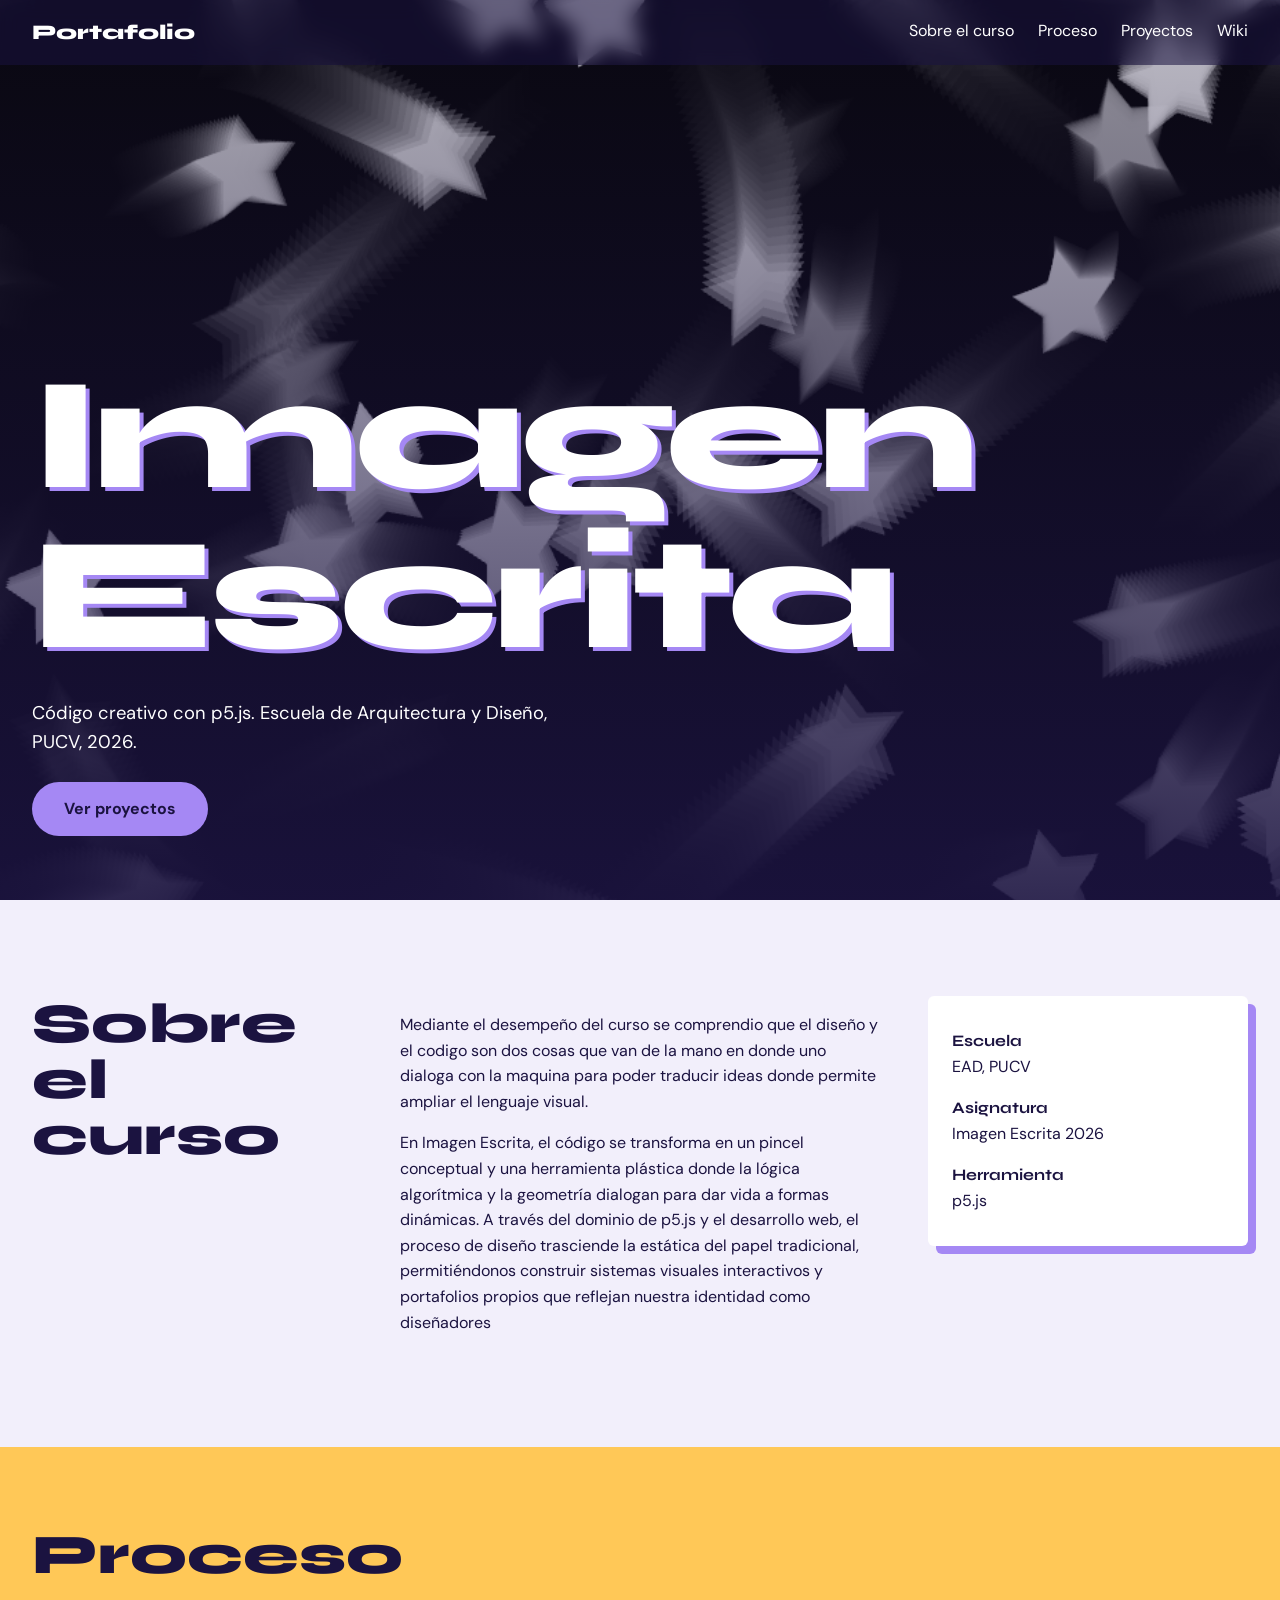
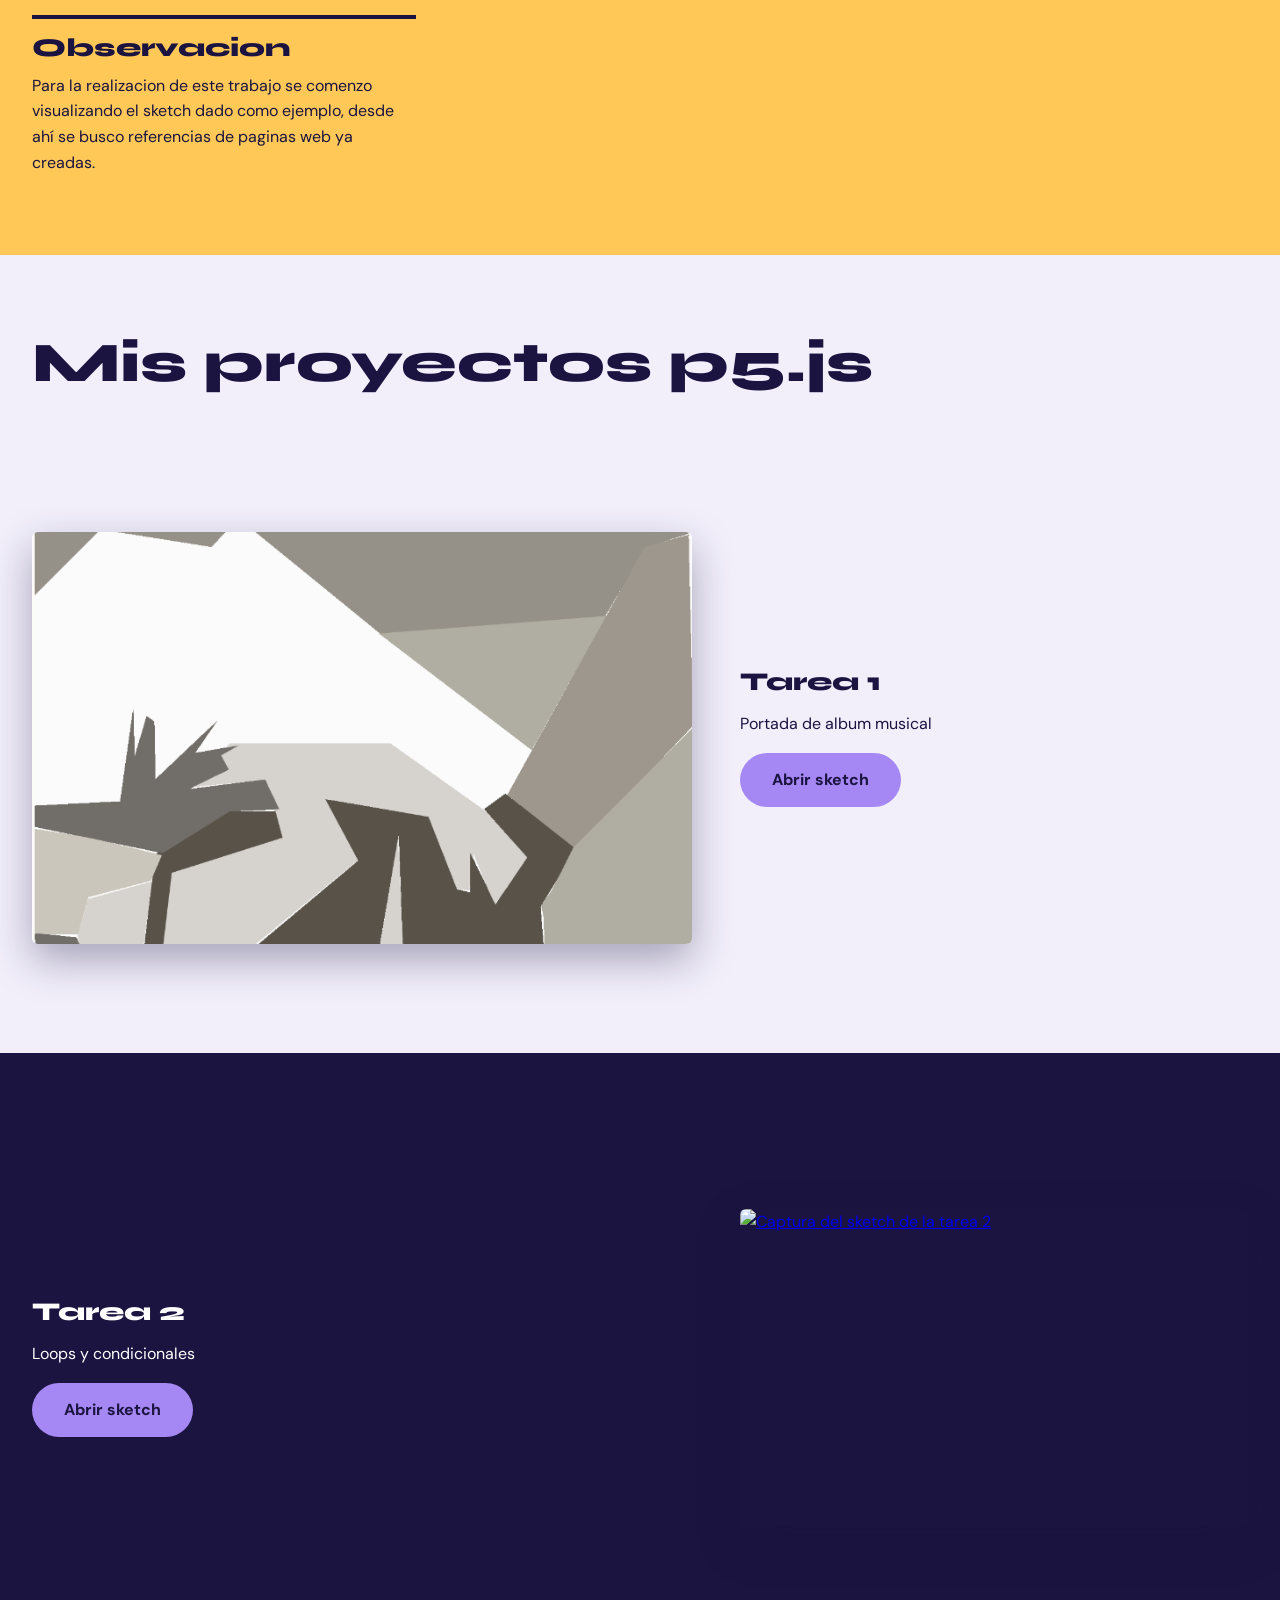
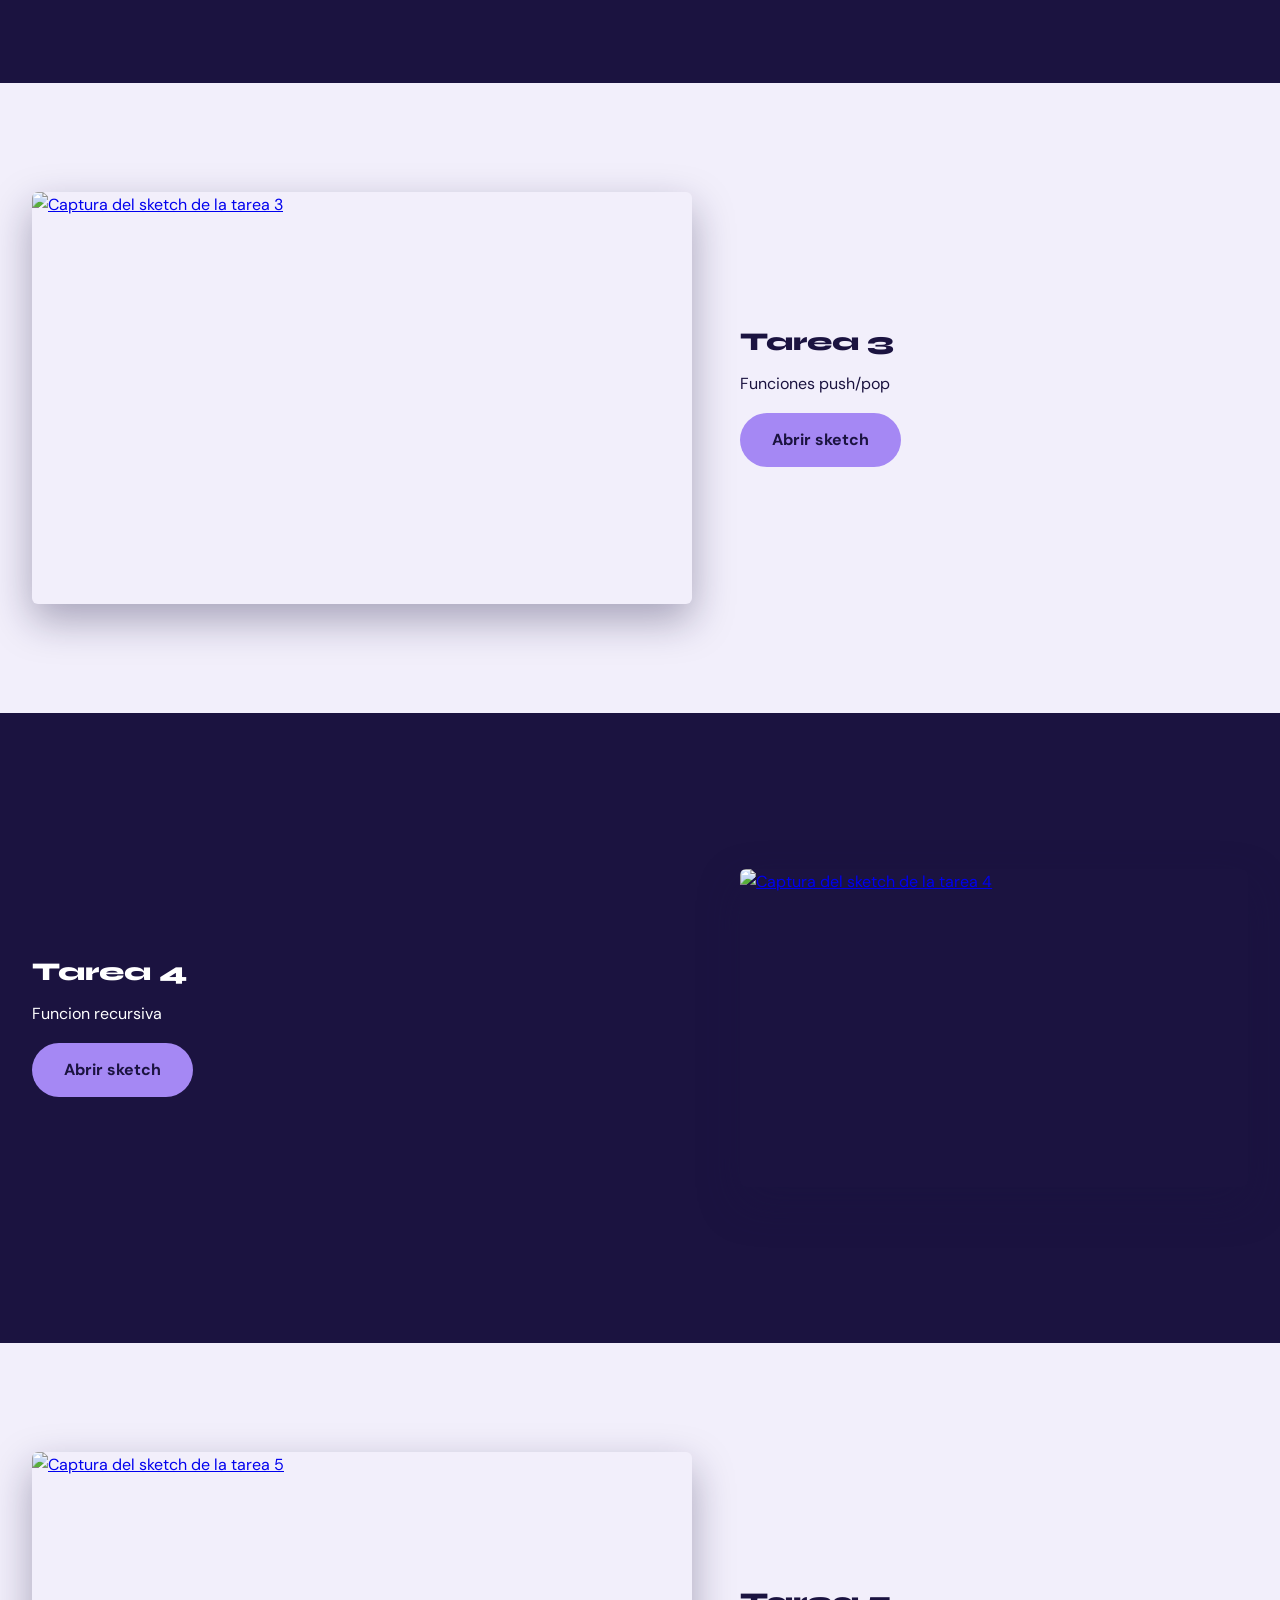
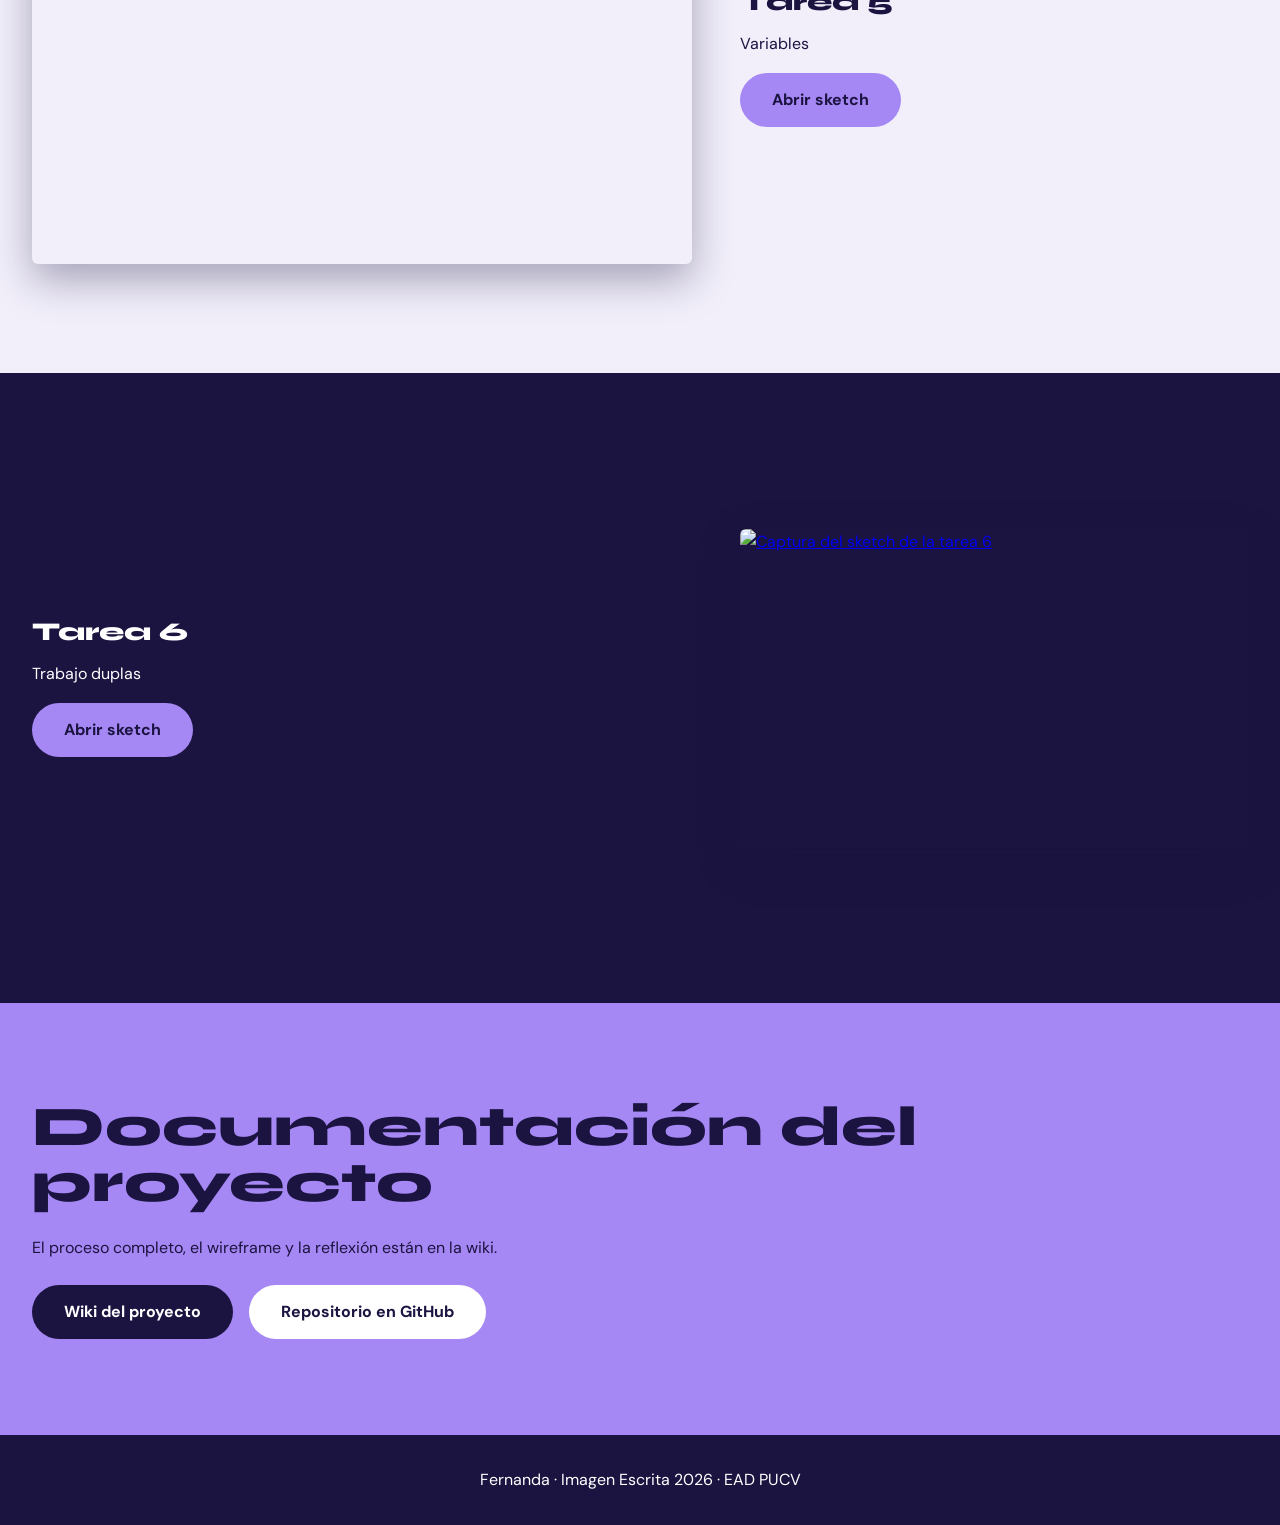
==== commit 799155a0: "cambio1html" ====
--- a/index.html
+++ b/index.html
@@ -73,7 +73,7 @@
                 <!-- Para cambiar un proyecto: reemplaza href="#", la imagen y el texto. -->
                 <article class="banda">
                     <a class="banda__imagen" href="https://editor.p5js.org/FernandaPerez/full/J9MlyhnZP" target="_blank" rel="noopener">
-                        <img src="C:\Users\ferna\Downloads\sitio web ie 2026 - html css-20261008T181714Z-1-001\sitio web ie 2026 - html css\assets\tarea1.png" alt="Captura del sketch de la tarea 1">
+                        <img src="assets\tarea1.png" alt="Captura del sketch de la tarea 1">
                     </a>
                     <div class="banda__texto">
                         <h3>Tarea 1</h3>
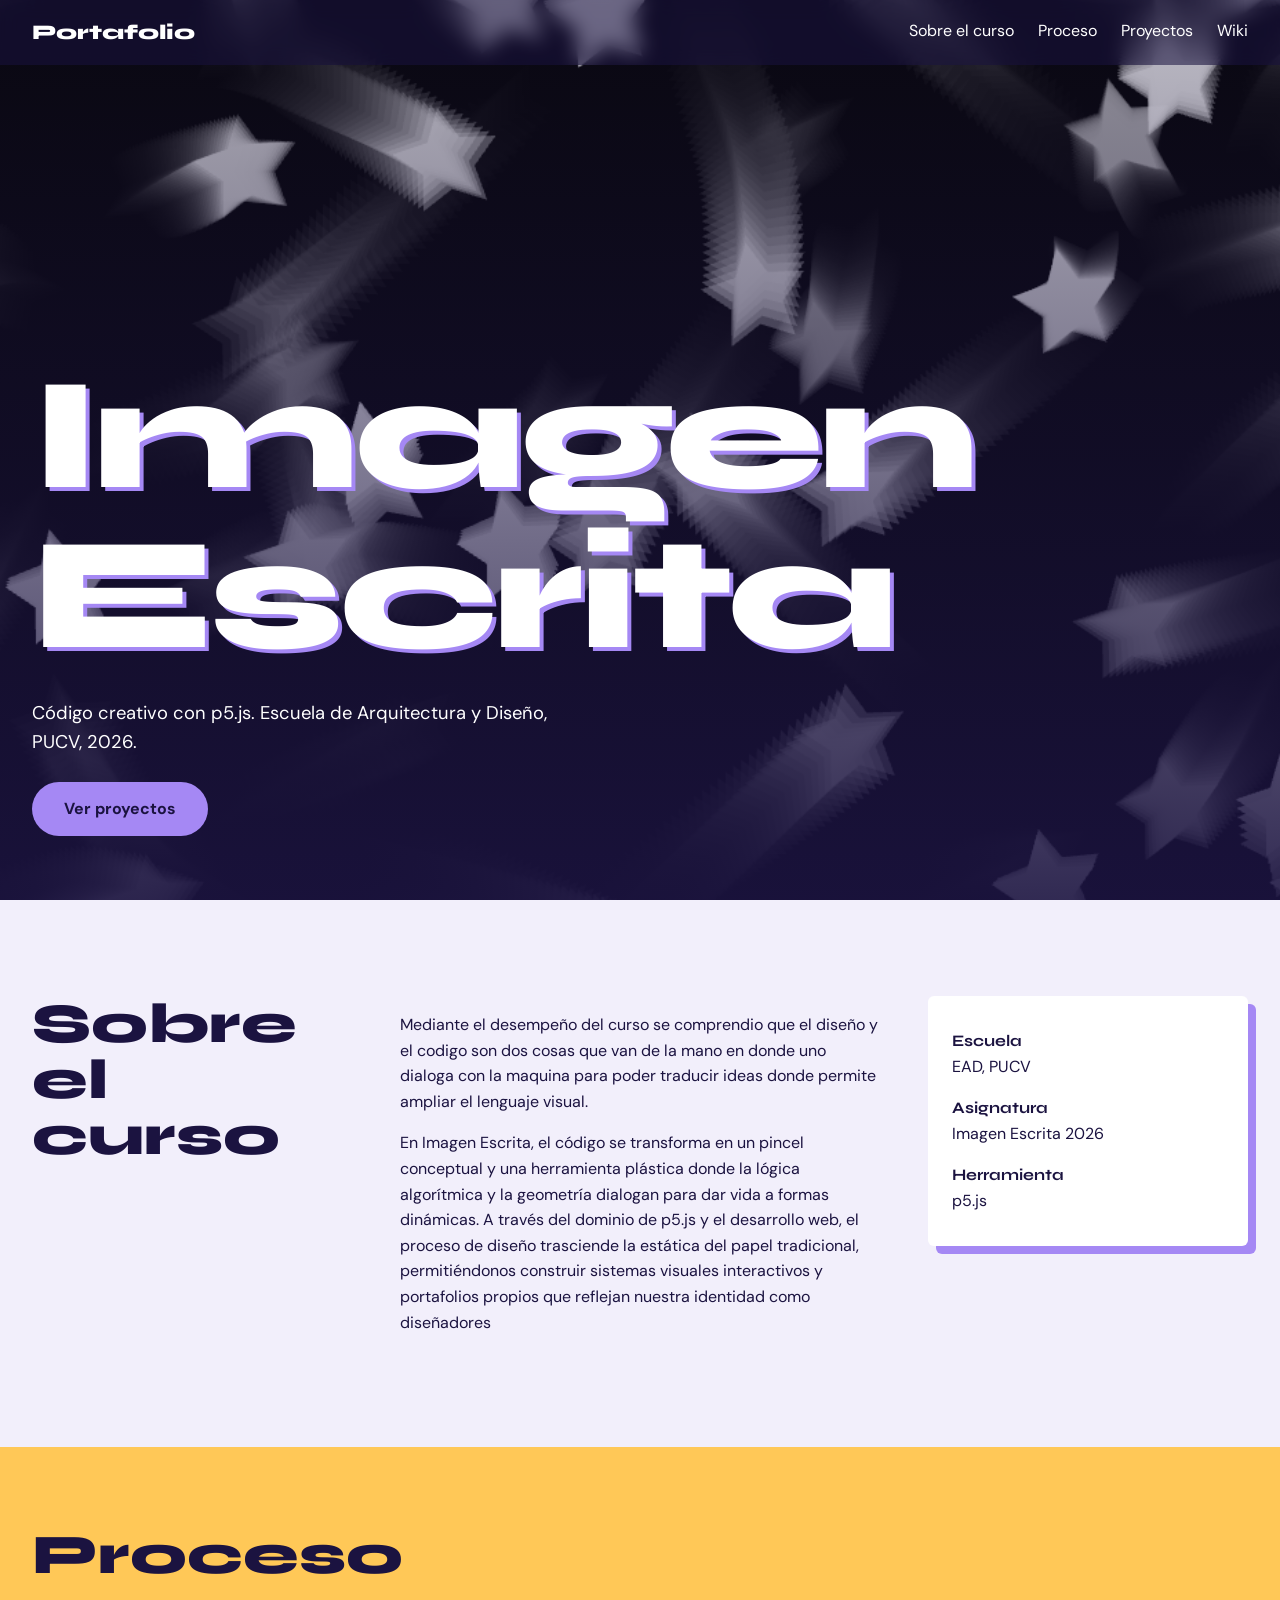
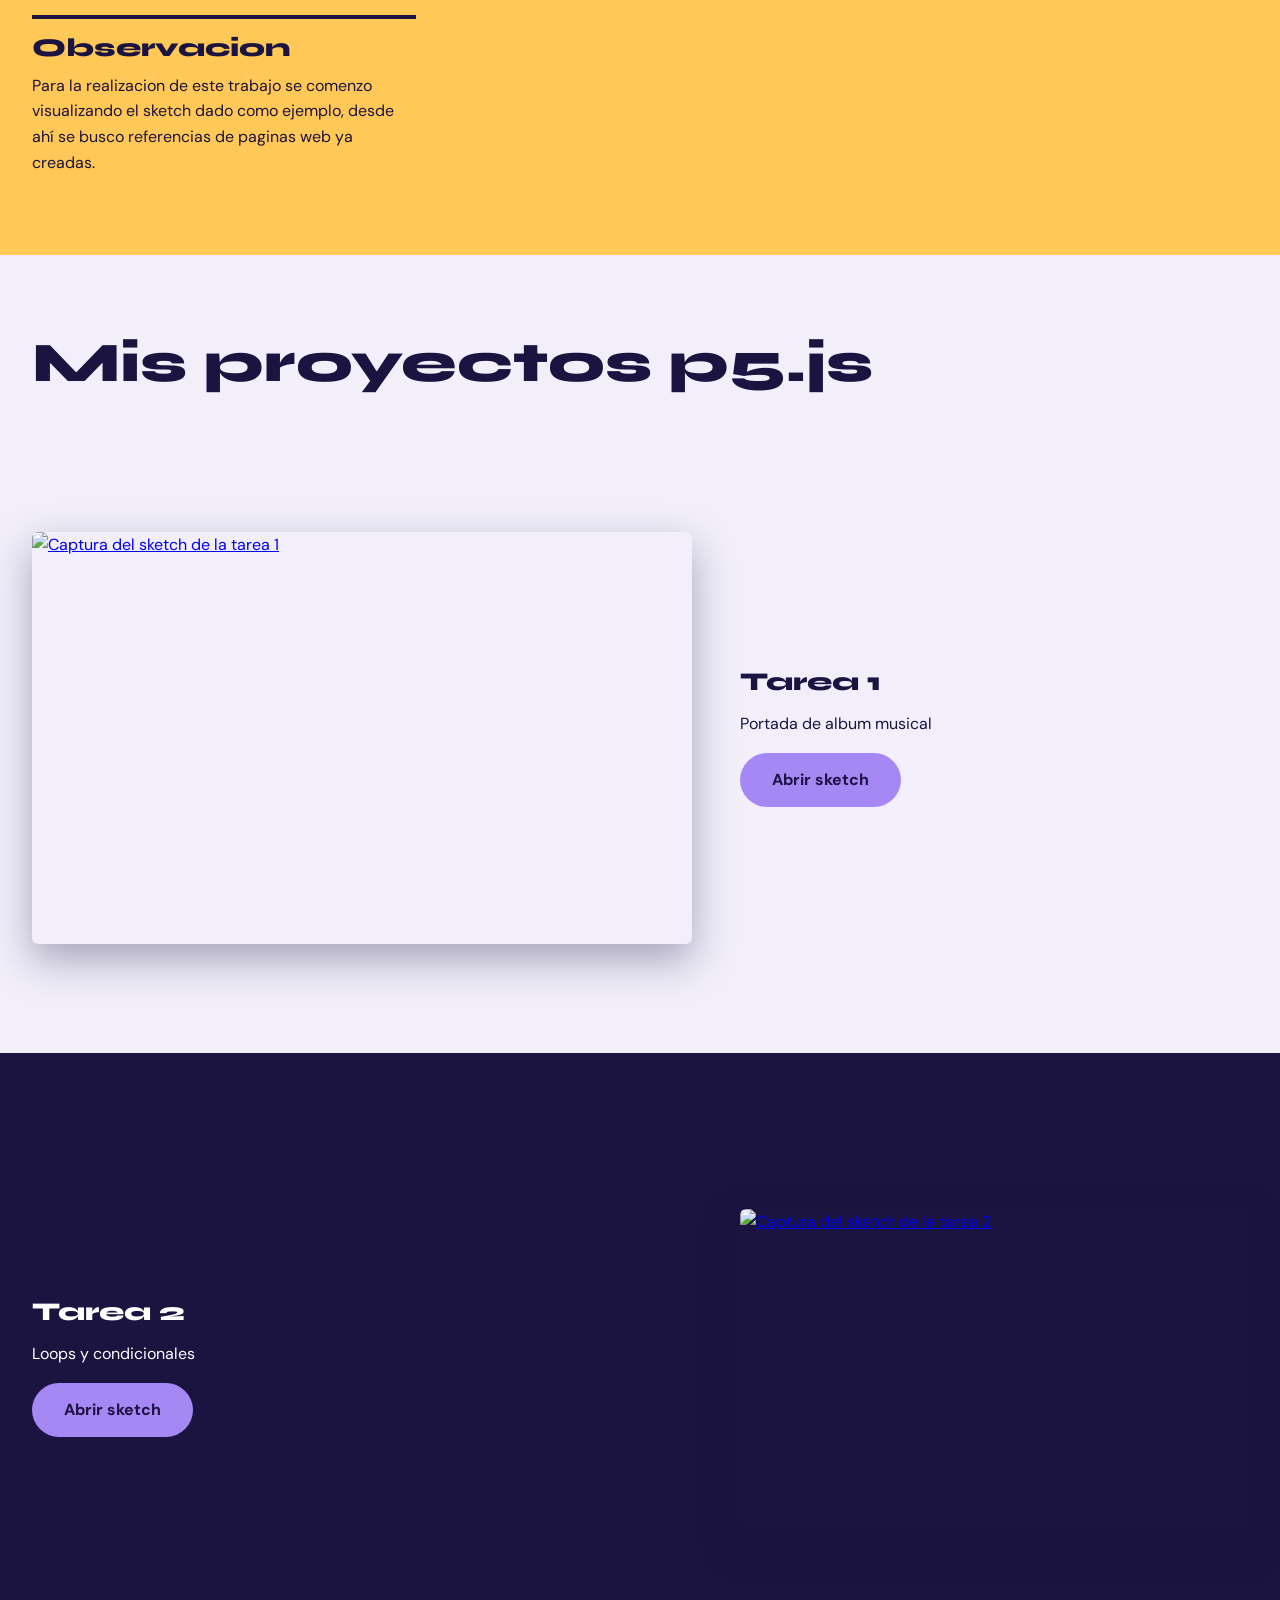
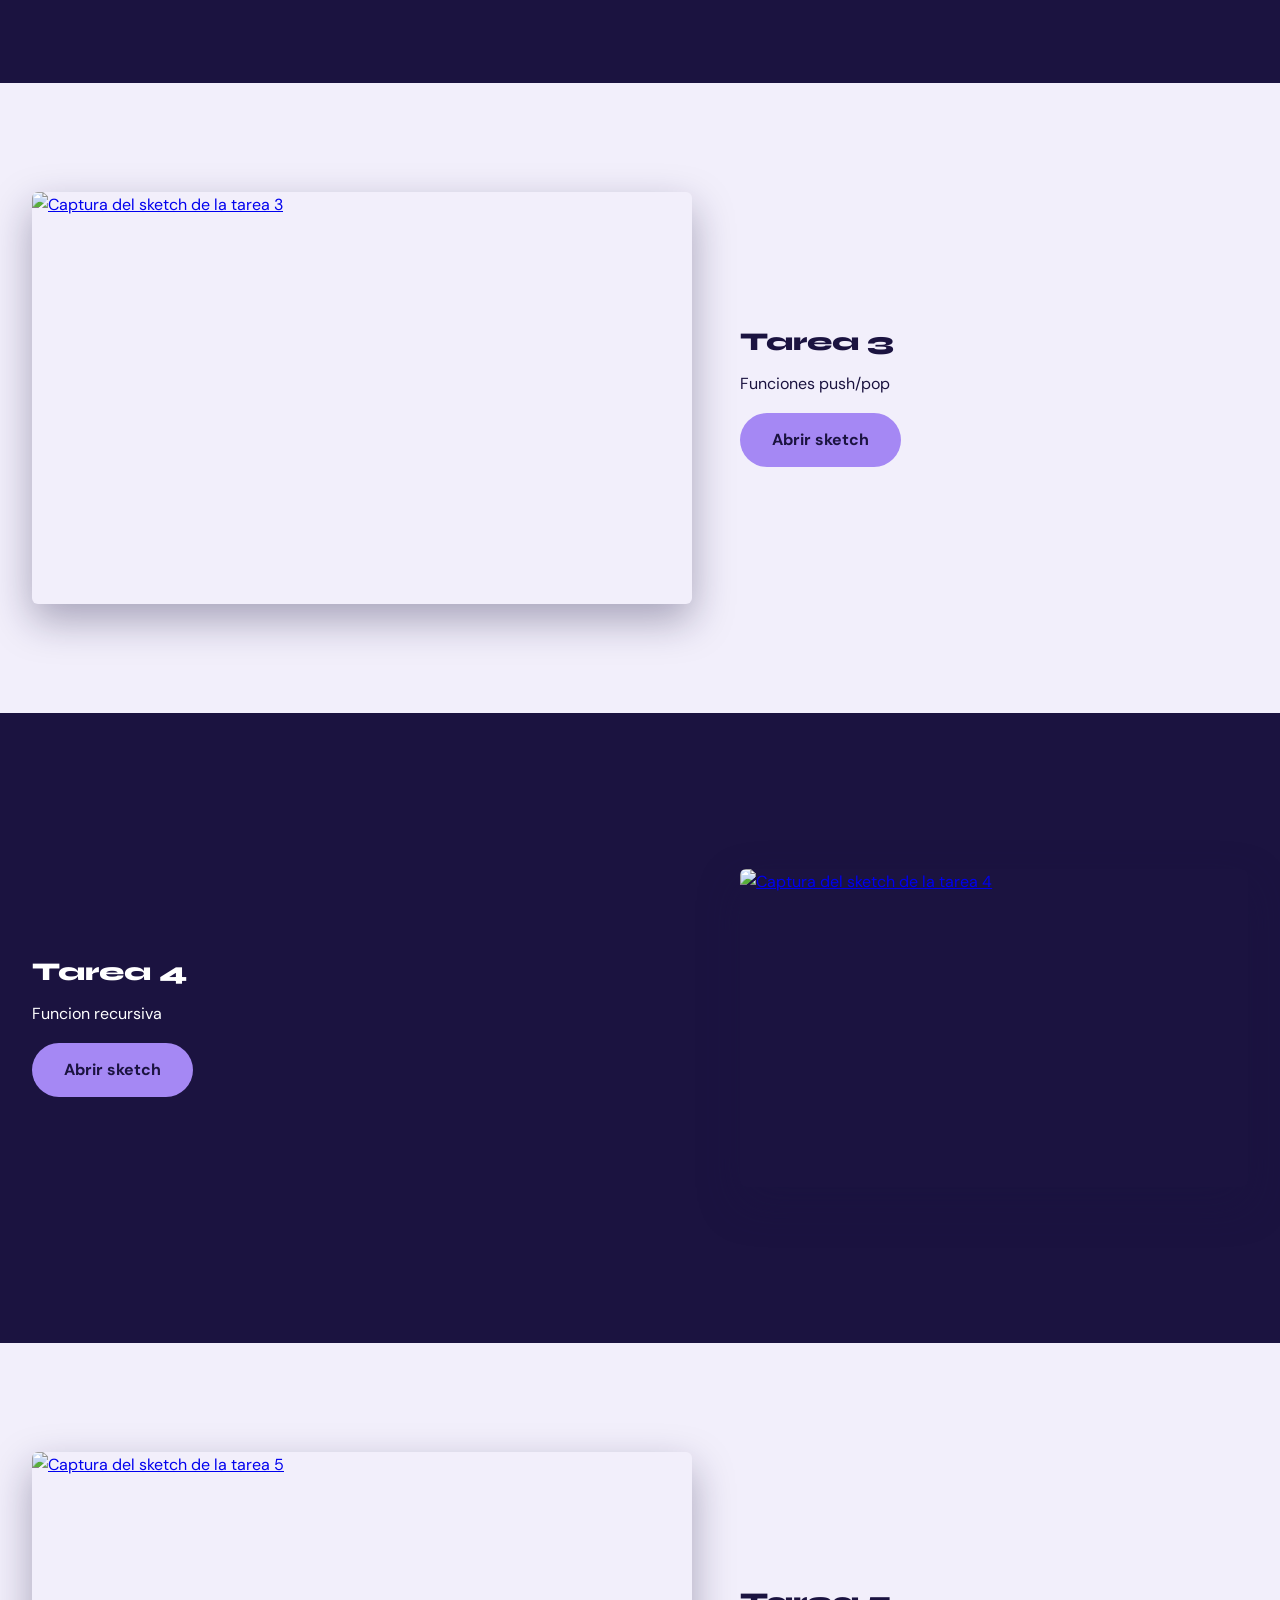
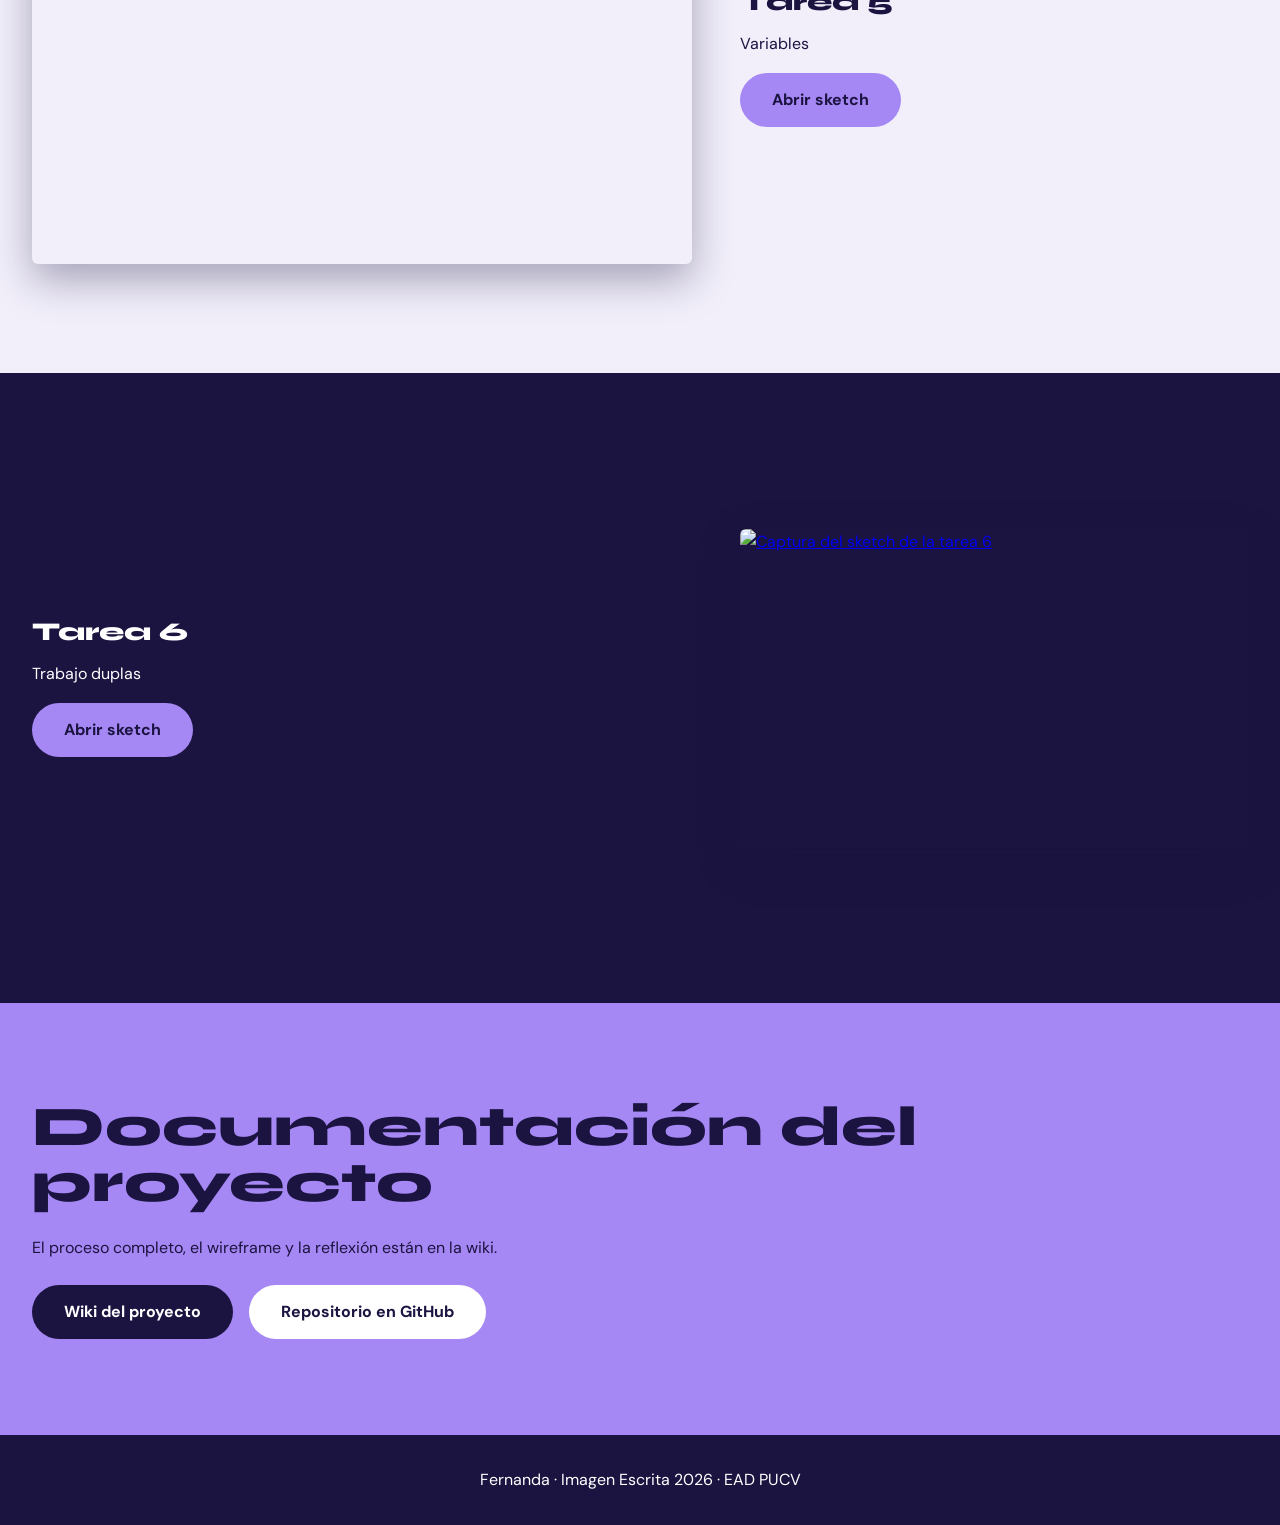
==== commit 2ab0112d: "cambio2 index.html" ====
--- a/index.html
+++ b/index.html
@@ -73,7 +73,7 @@
                 <!-- Para cambiar un proyecto: reemplaza href="#", la imagen y el texto. -->
                 <article class="banda">
                     <a class="banda__imagen" href="https://editor.p5js.org/FernandaPerez/full/J9MlyhnZP" target="_blank" rel="noopener">
-                        <img src="assets\tarea1.png" alt="Captura del sketch de la tarea 1">
+                        <img src="https://github.com/fervsita/PORTAFOLIO-IE/blob/main/assets/tarea1.png" alt="Captura del sketch de la tarea 1">
                     </a>
                     <div class="banda__texto">
                         <h3>Tarea 1</h3>
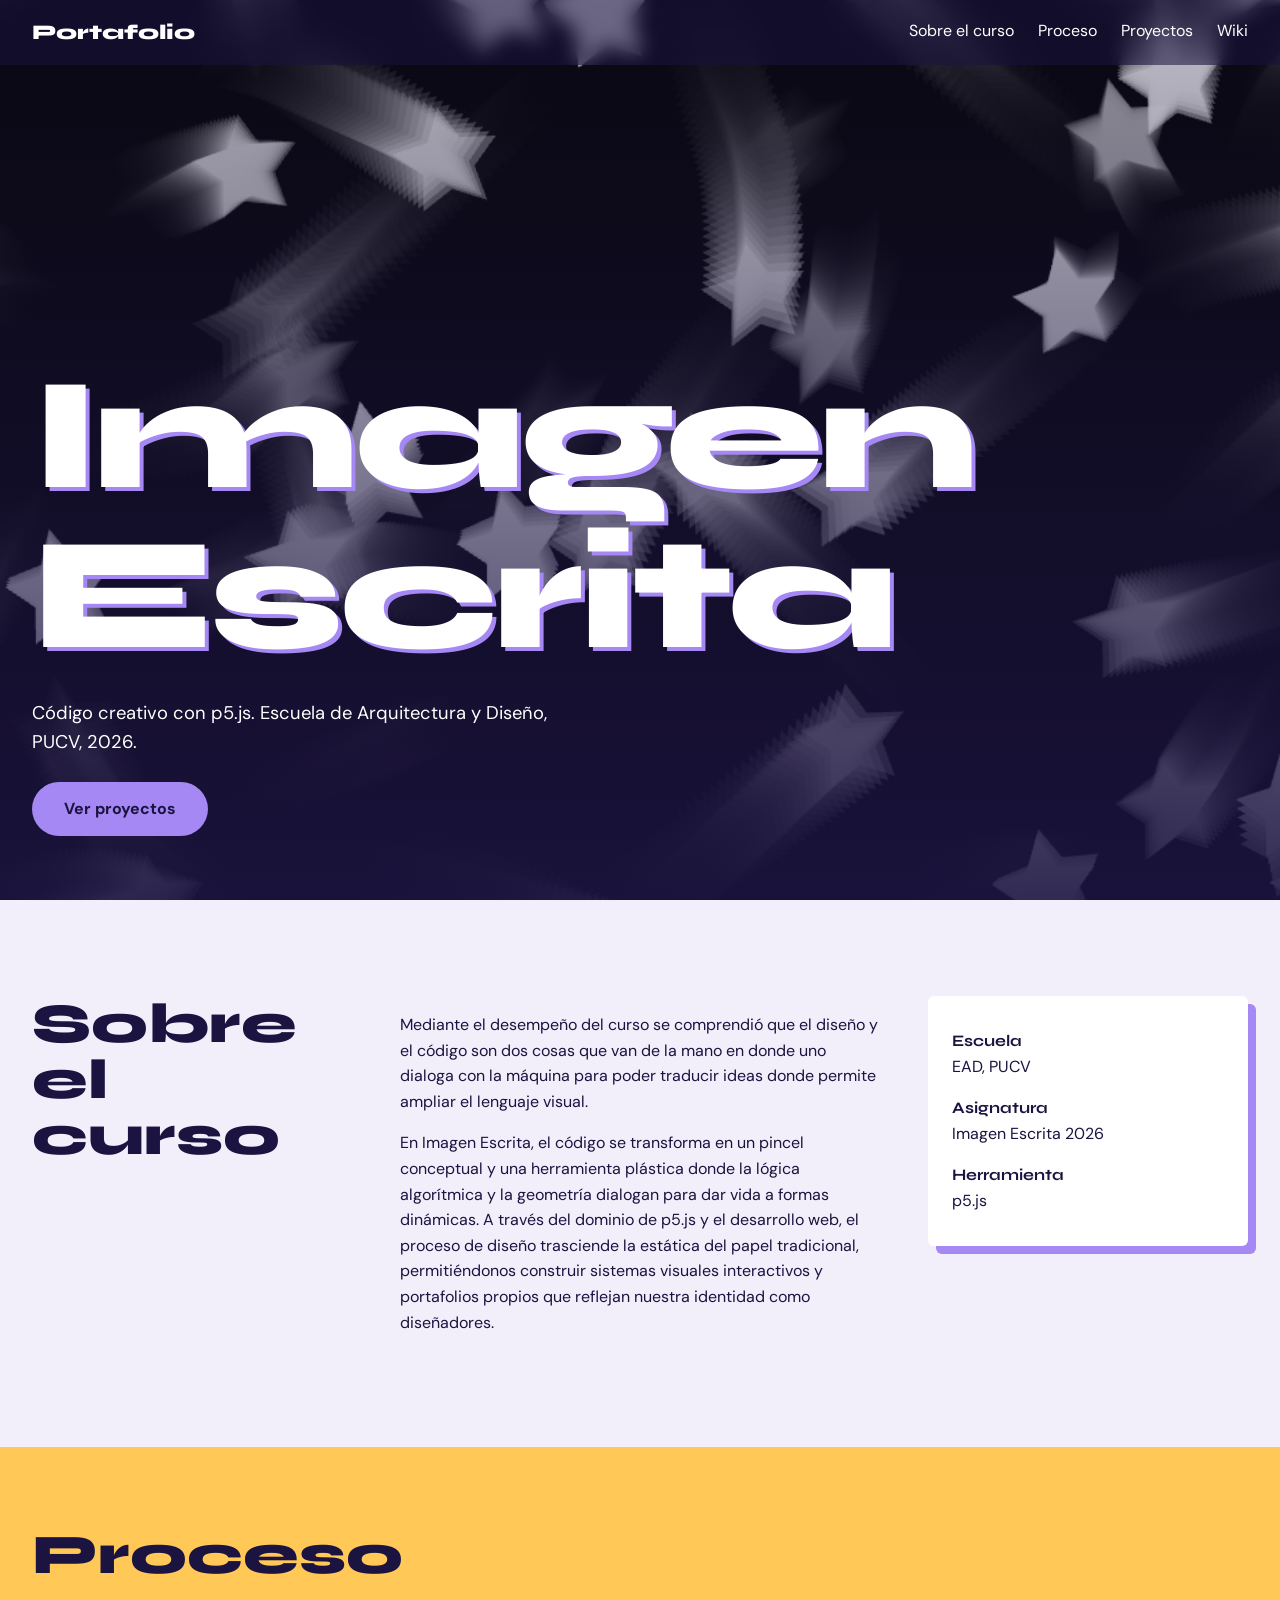
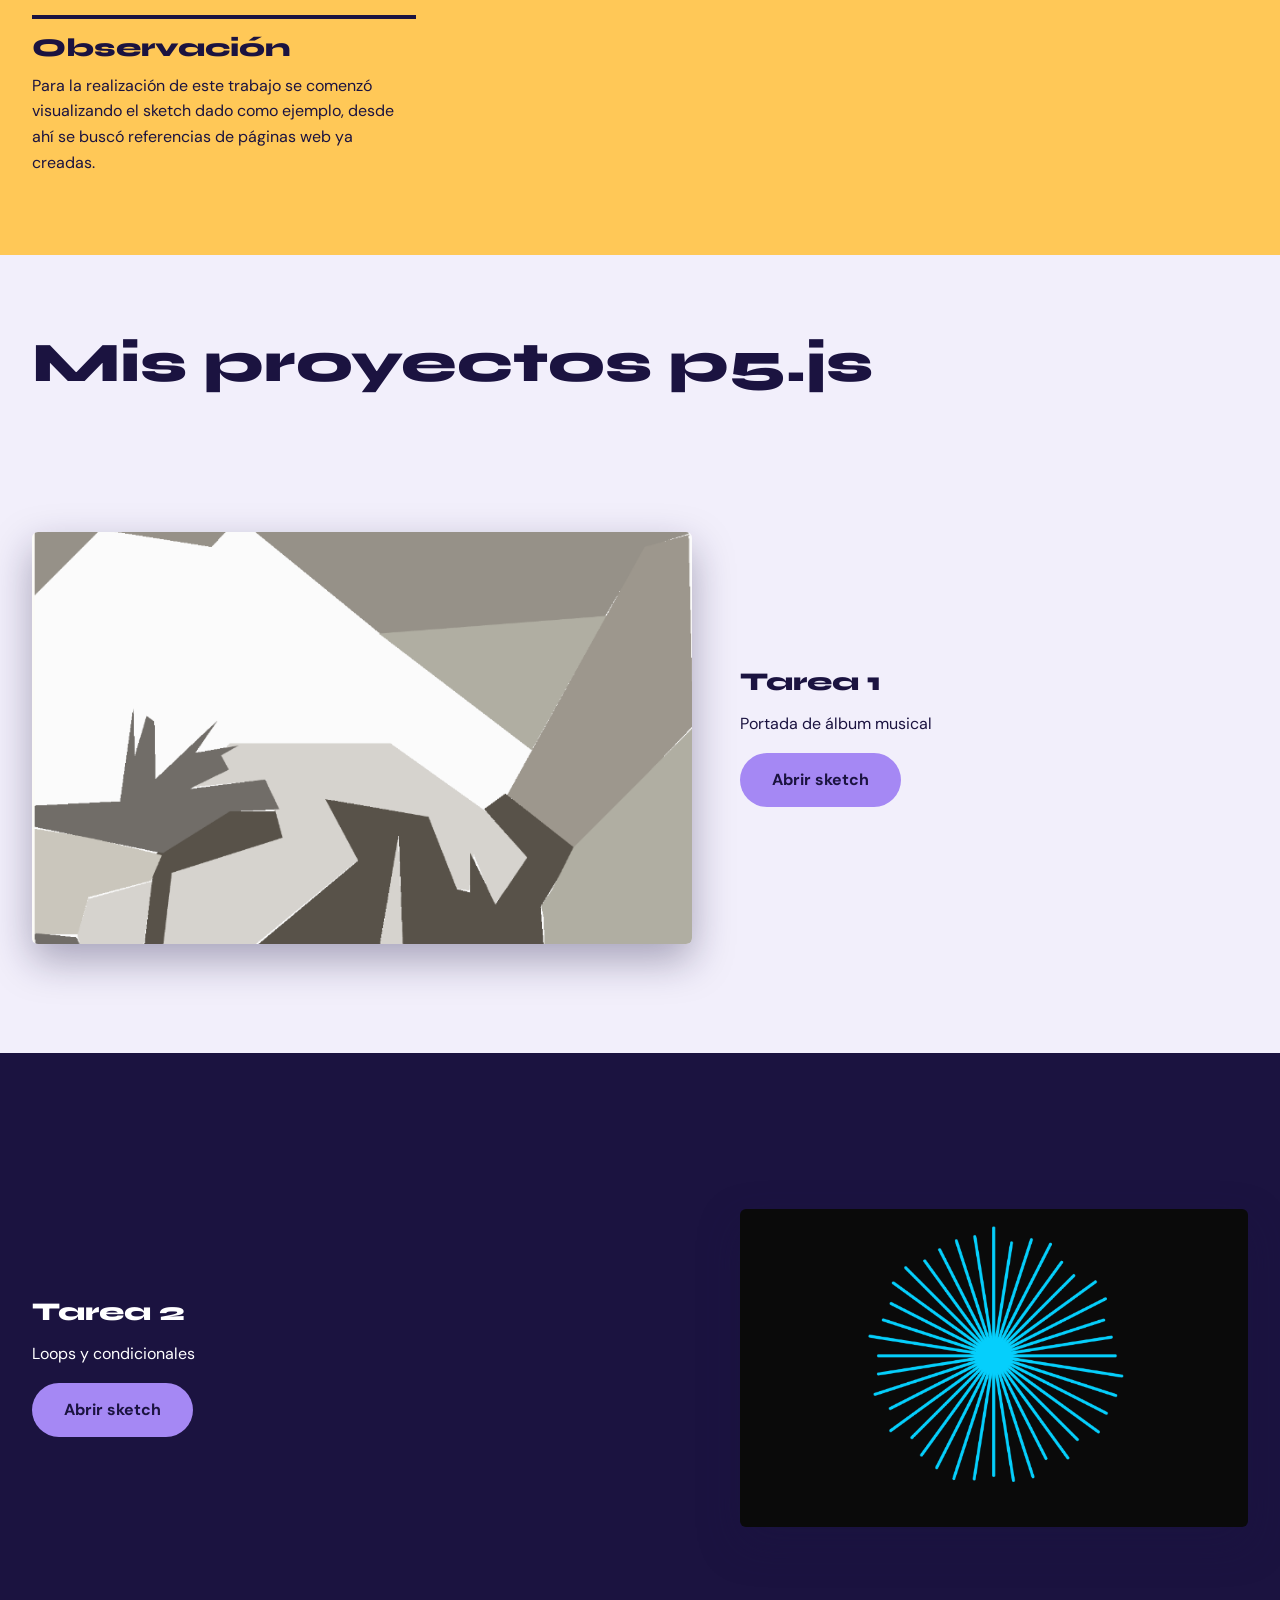
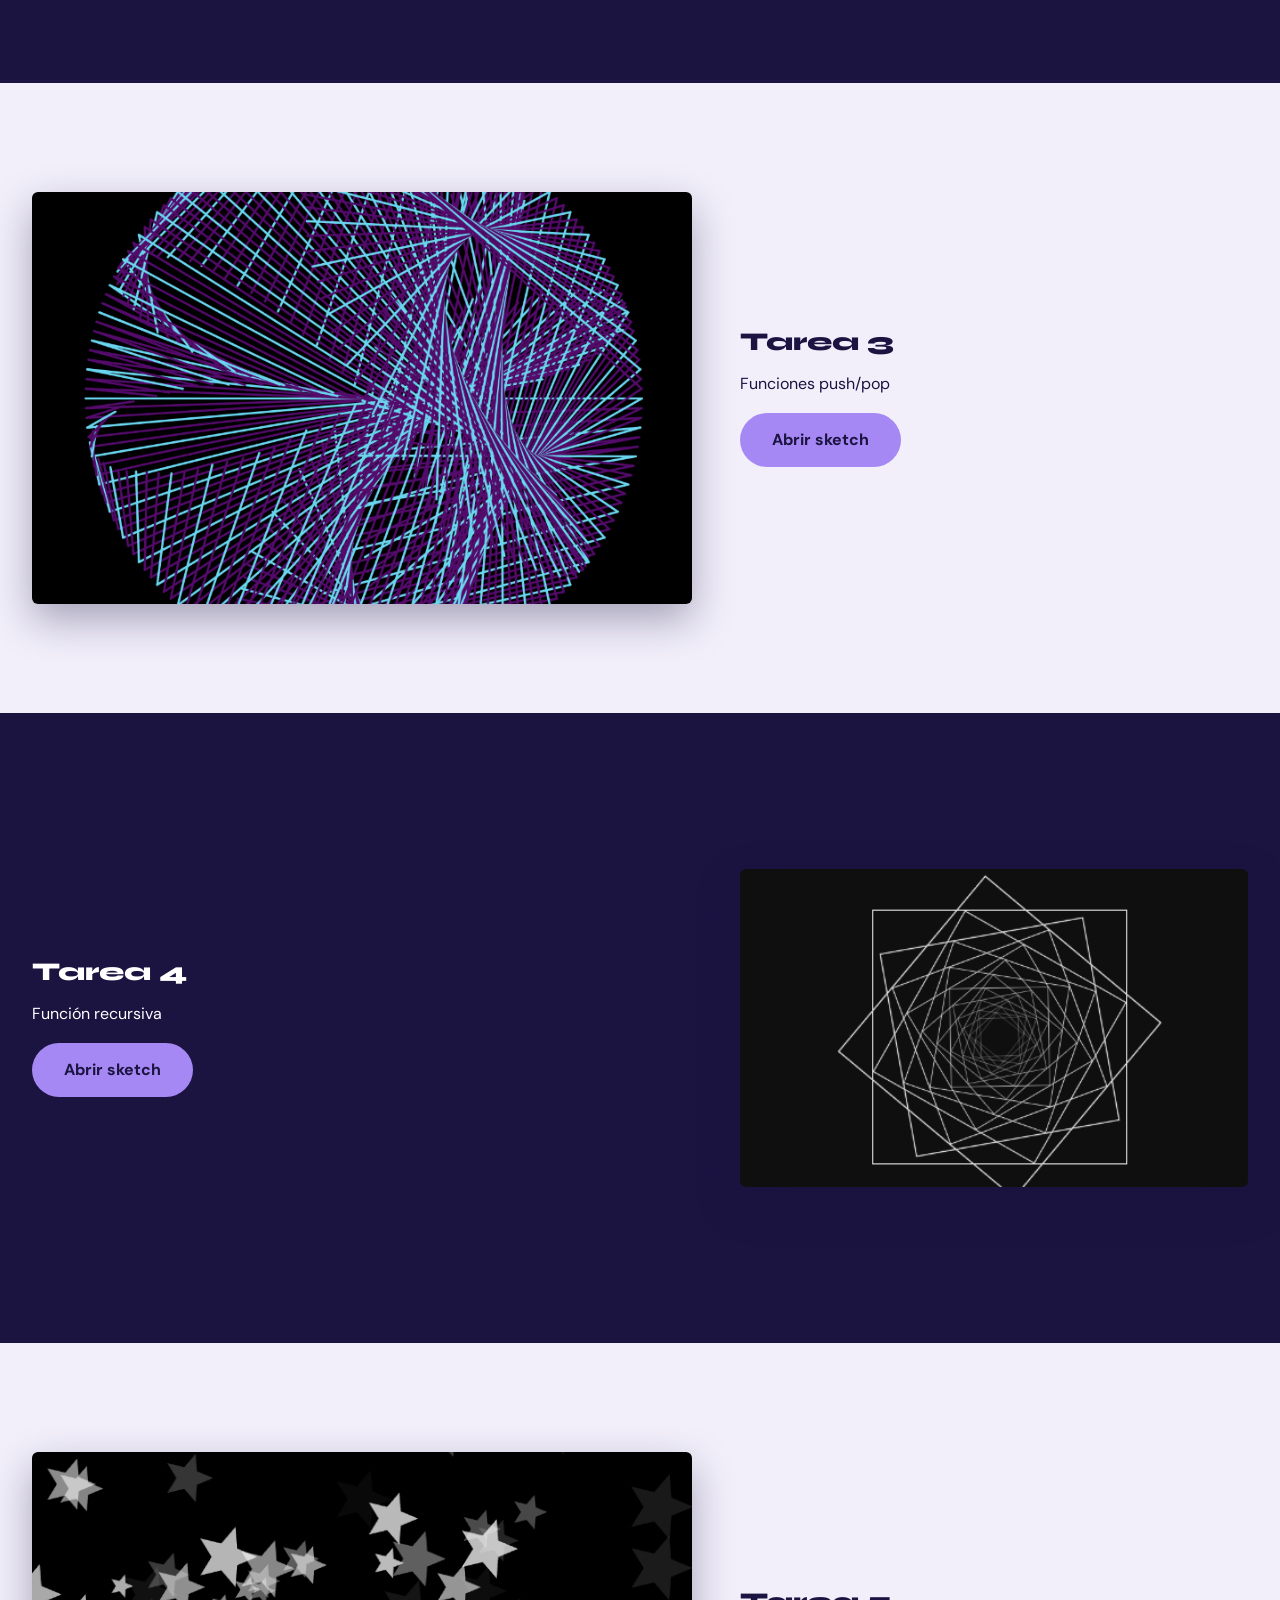
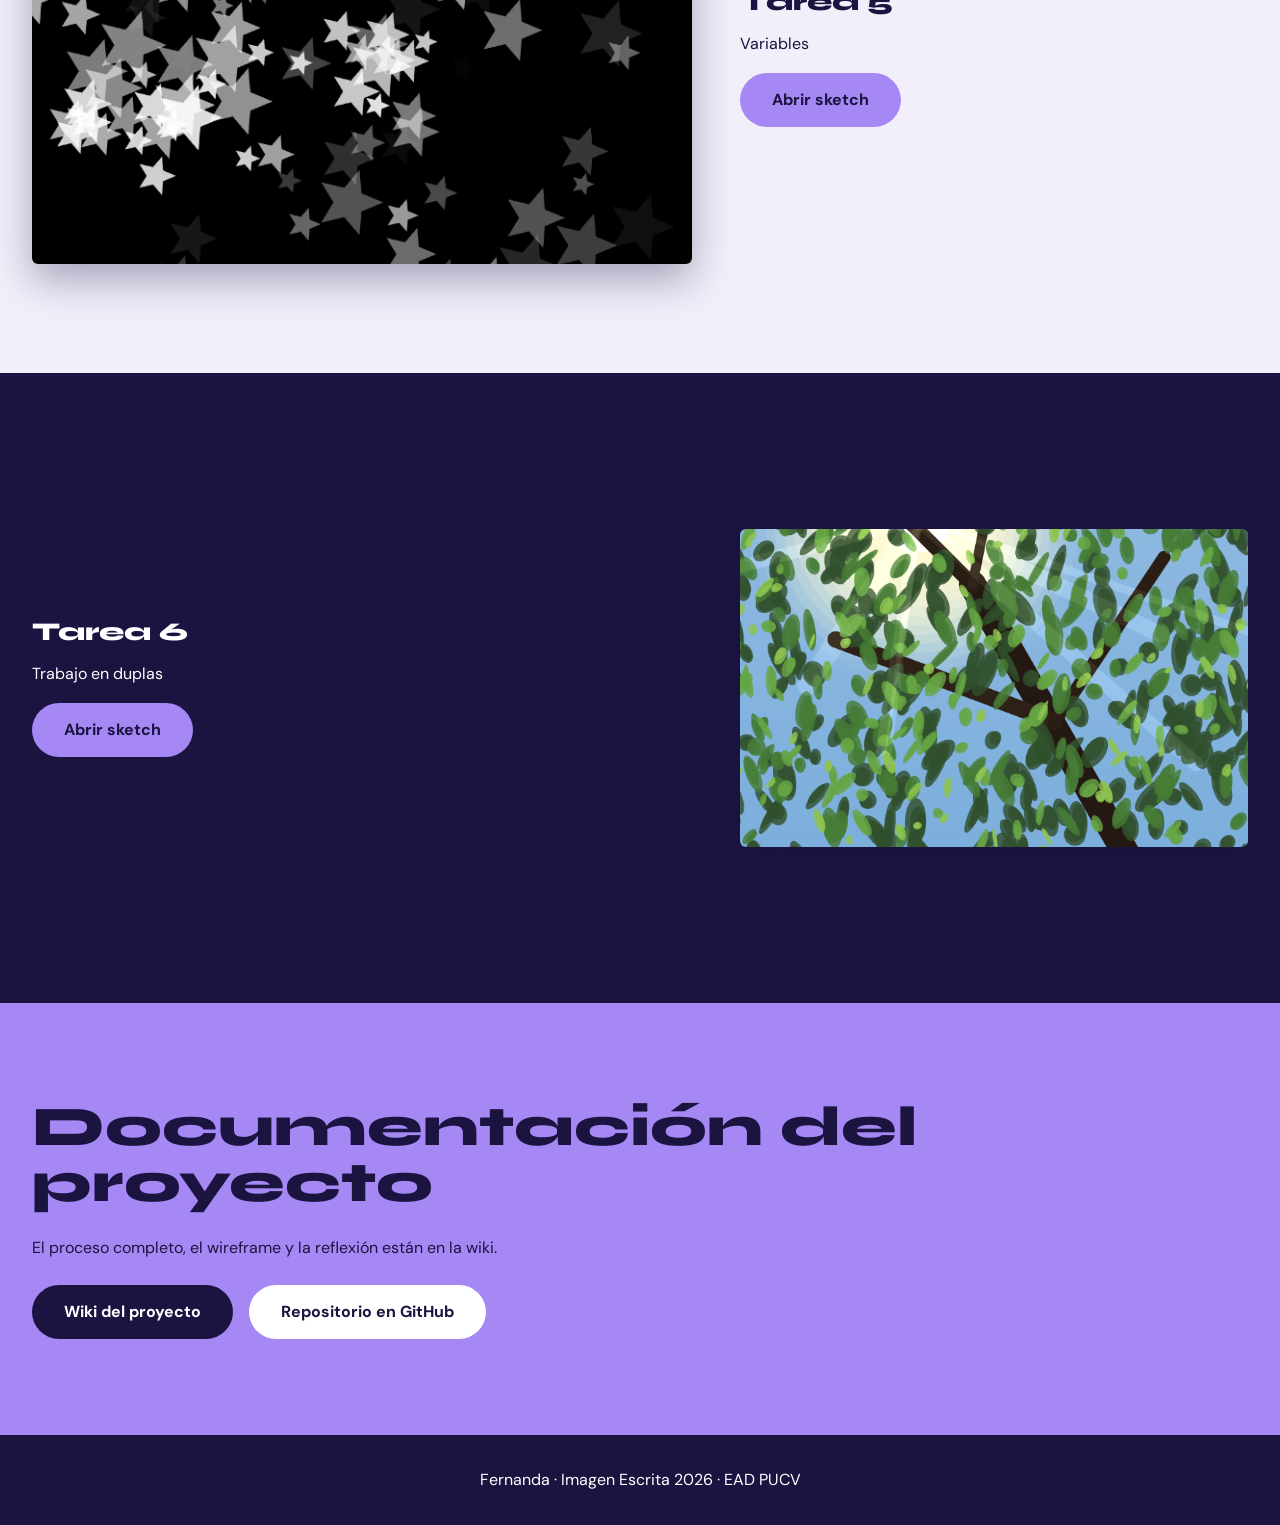
==== commit 524287cc: "Rename index (1).html to index.html" ====
--- a/index.html
+++ b/index.html
@@ -30,21 +30,18 @@
             <a class="boton" href="#proyectos">Ver proyectos</a>
         </section>
 
-        
+        <!-- 2. SOBRE EL CURSO (sección propia) -->
         <section id="sobre-el-curso" class="sobre-el-curso">
             <h2>Sobre el curso</h2>
             <div class="sobre-el-curso__texto">
-                <p>Mediante el desempeño del curso se comprendio que el diseño y el codigo son dos cosas que van de la mano
-                    en donde uno dialoga con la maquina para poder traducir ideas donde permite ampliar el lenguaje visual.</p>
+                <p>Mediante el desempeño del curso se comprendió que el diseño y el código son dos cosas que van de la mano
+                    en donde uno dialoga con la máquina para poder traducir ideas donde permite ampliar el lenguaje visual.</p>
 
-                <p>En Imagen Escrita, el código se transforma en un pincel conceptual y una herramienta plástica donde 
-                    la lógica algorítmica y la geometría dialogan para dar vida a formas dinámicas. 
-                    A través del dominio de p5.js y el desarrollo web, el proceso de diseño trasciende la estática del papel tradicional, 
-                    permitiéndonos construir sistemas visuales interactivos y portafolios propios que reflejan nuestra identidad como diseñadores</p>
+                <p>En Imagen Escrita, el código se transforma en un pincel conceptual y una herramienta plástica donde
+                    la lógica algorítmica y la geometría dialogan para dar vida a formas dinámicas.
+                    A través del dominio de p5.js y el desarrollo web, el proceso de diseño trasciende la estática del papel tradicional,
+                    permitiéndonos construir sistemas visuales interactivos y portafolios propios que reflejan nuestra identidad como diseñadores.</p>
             </div>
-
-
-
 
             <ul class="datos">
                 <li><strong>Escuela</strong> EAD, PUCV</li>
@@ -57,9 +54,9 @@
         <section id="proceso" class="proceso">
             <h2>Proceso</h2>
             <article class="paso">
-                <h3>Observacion</h3>
-                <p> Para la realizacion de este trabajo se comenzo visualizando el sketch dado como ejemplo, desde ahí
-                    se busco referencias de paginas web ya creadas. 
+                <h3>Observación</h3>
+                <p>Para la realización de este trabajo se comenzó visualizando el sketch dado como ejemplo, desde ahí
+                    se buscó referencias de páginas web ya creadas.
                 </p>
             </article>
         </section>
@@ -70,21 +67,20 @@
 
             <div class="bandas">
 
-                <!-- Para cambiar un proyecto: reemplaza href="#", la imagen y el texto. -->
                 <article class="banda">
                     <a class="banda__imagen" href="https://editor.p5js.org/FernandaPerez/full/J9MlyhnZP" target="_blank" rel="noopener">
-                        <img src="https://github.com/fervsita/PORTAFOLIO-IE/blob/main/assets/tarea1.png" alt="Captura del sketch de la tarea 1">
+                        <img src="https://fervsita.github.io/PORTAFOLIO-IE/assets/tarea1.png" alt="Captura del sketch de la tarea 1">
                     </a>
                     <div class="banda__texto">
                         <h3>Tarea 1</h3>
-                        <p>Portada de album musical</p>
+                        <p>Portada de álbum musical</p>
                         <a class="boton" href="https://editor.p5js.org/FernandaPerez/full/J9MlyhnZP" target="_blank" rel="noopener">Abrir sketch</a>
                     </div>
                 </article>
 
                 <article class="banda">
                     <a class="banda__imagen" href="https://editor.p5js.org/FernandaPerez/sketches/SBdFtB4vp" target="_blank" rel="noopener">
-                    <img src="C:\Users\ferna\Downloads\sitio web ie 2026 - html css-20261008T181714Z-1-001\sitio web ie 2026 - html css\assets\tarea2.png" alt="Captura del sketch de la tarea 2">
+                        <img src="https://fervsita.github.io/PORTAFOLIO-IE/assets/tarea2.png" alt="Captura del sketch de la tarea 2">
                     </a>
                     <div class="banda__texto">
                         <h3>Tarea 2</h3>
@@ -95,7 +91,7 @@
 
                 <article class="banda">
                     <a class="banda__imagen" href="https://editor.p5js.org/FernandaPerez/sketches/SOrugdcFJ" target="_blank" rel="noopener">
-                        <img src="C:\Users\ferna\Downloads\sitio web ie 2026 - html css-20261008T181714Z-1-001\sitio web ie 2026 - html css\assets\tarea3.png" alt="Captura del sketch de la tarea 3">
+                        <img src="https://fervsita.github.io/PORTAFOLIO-IE/assets/tarea3.png" alt="Captura del sketch de la tarea 3">
                     </a>
                     <div class="banda__texto">
                         <h3>Tarea 3</h3>
@@ -106,18 +102,18 @@
 
                 <article class="banda">
                     <a class="banda__imagen" href="https://editor.p5js.org/FernandaPerez/sketches/LBc0oJaN5" target="_blank" rel="noopener">
-                        <img src="C:\Users\ferna\Downloads\sitio web ie 2026 - html css-20261008T181714Z-1-001\sitio web ie 2026 - html css\assets\tarea4.png" alt="Captura del sketch de la tarea 4">
+                        <img src="https://fervsita.github.io/PORTAFOLIO-IE/assets/tarea4.png" alt="Captura del sketch de la tarea 4">
                     </a>
                     <div class="banda__texto">
                         <h3>Tarea 4</h3>
-                        <p>Funcion recursiva</p>
+                        <p>Función recursiva</p>
                         <a class="boton" href="https://editor.p5js.org/FernandaPerez/sketches/LBc0oJaN5" target="_blank" rel="noopener">Abrir sketch</a>
                     </div>
                 </article>
 
                 <article class="banda">
                     <a class="banda__imagen" href="https://editor.p5js.org/FernandaPerez/sketches/LYWHtjxLv" target="_blank" rel="noopener">
-                        <img src="C:\Users\ferna\Downloads\sitio web ie 2026 - html css-20261008T181714Z-1-001\sitio web ie 2026 - html css\assets\tarea5.png" alt="Captura del sketch de la tarea 5">
+                        <img src="https://fervsita.github.io/PORTAFOLIO-IE/assets/tarea5.png" alt="Captura del sketch de la tarea 5">
                     </a>
                     <div class="banda__texto">
                         <h3>Tarea 5</h3>
@@ -128,11 +124,11 @@
 
                 <article class="banda">
                     <a class="banda__imagen" href="https://editor.p5js.org/FernandaPerez/sketches/8AlsmUD7f" target="_blank" rel="noopener">
-                        <img src="C:\Users\ferna\Downloads\sitio web ie 2026 - html css-20261008T181714Z-1-001\sitio web ie 2026 - html css\assets\tarea6.png" alt="Captura del sketch de la tarea 6">
+                        <img src="https://fervsita.github.io/PORTAFOLIO-IE/assets/tarea6.png" alt="Captura del sketch de la tarea 6">
                     </a>
                     <div class="banda__texto">
                         <h3>Tarea 6</h3>
-                        <p>Trabajo duplas</p>
+                        <p>Trabajo en duplas</p>
                         <a class="boton" href="https://editor.p5js.org/FernandaPerez/sketches/8AlsmUD7f" target="_blank" rel="noopener">Abrir sketch</a>
                     </div>
                 </article>
@@ -145,7 +141,6 @@
             <h2>Documentación del proyecto</h2>
             <p>El proceso completo, el wireframe y la reflexión están en la wiki.</p>
             <div class="contacto__botones">
-                
                 <a class="boton" href="https://wiki.ead.pucv.cl/Imagen_Escrita_2026" target="_blank" rel="noopener">Wiki del proyecto</a>
                 <a class="boton boton--claro" href="https://github.com/fervsita/PORTAFOLIO-IE" target="_blank" rel="noopener">Repositorio en GitHub</a>
             </div>
